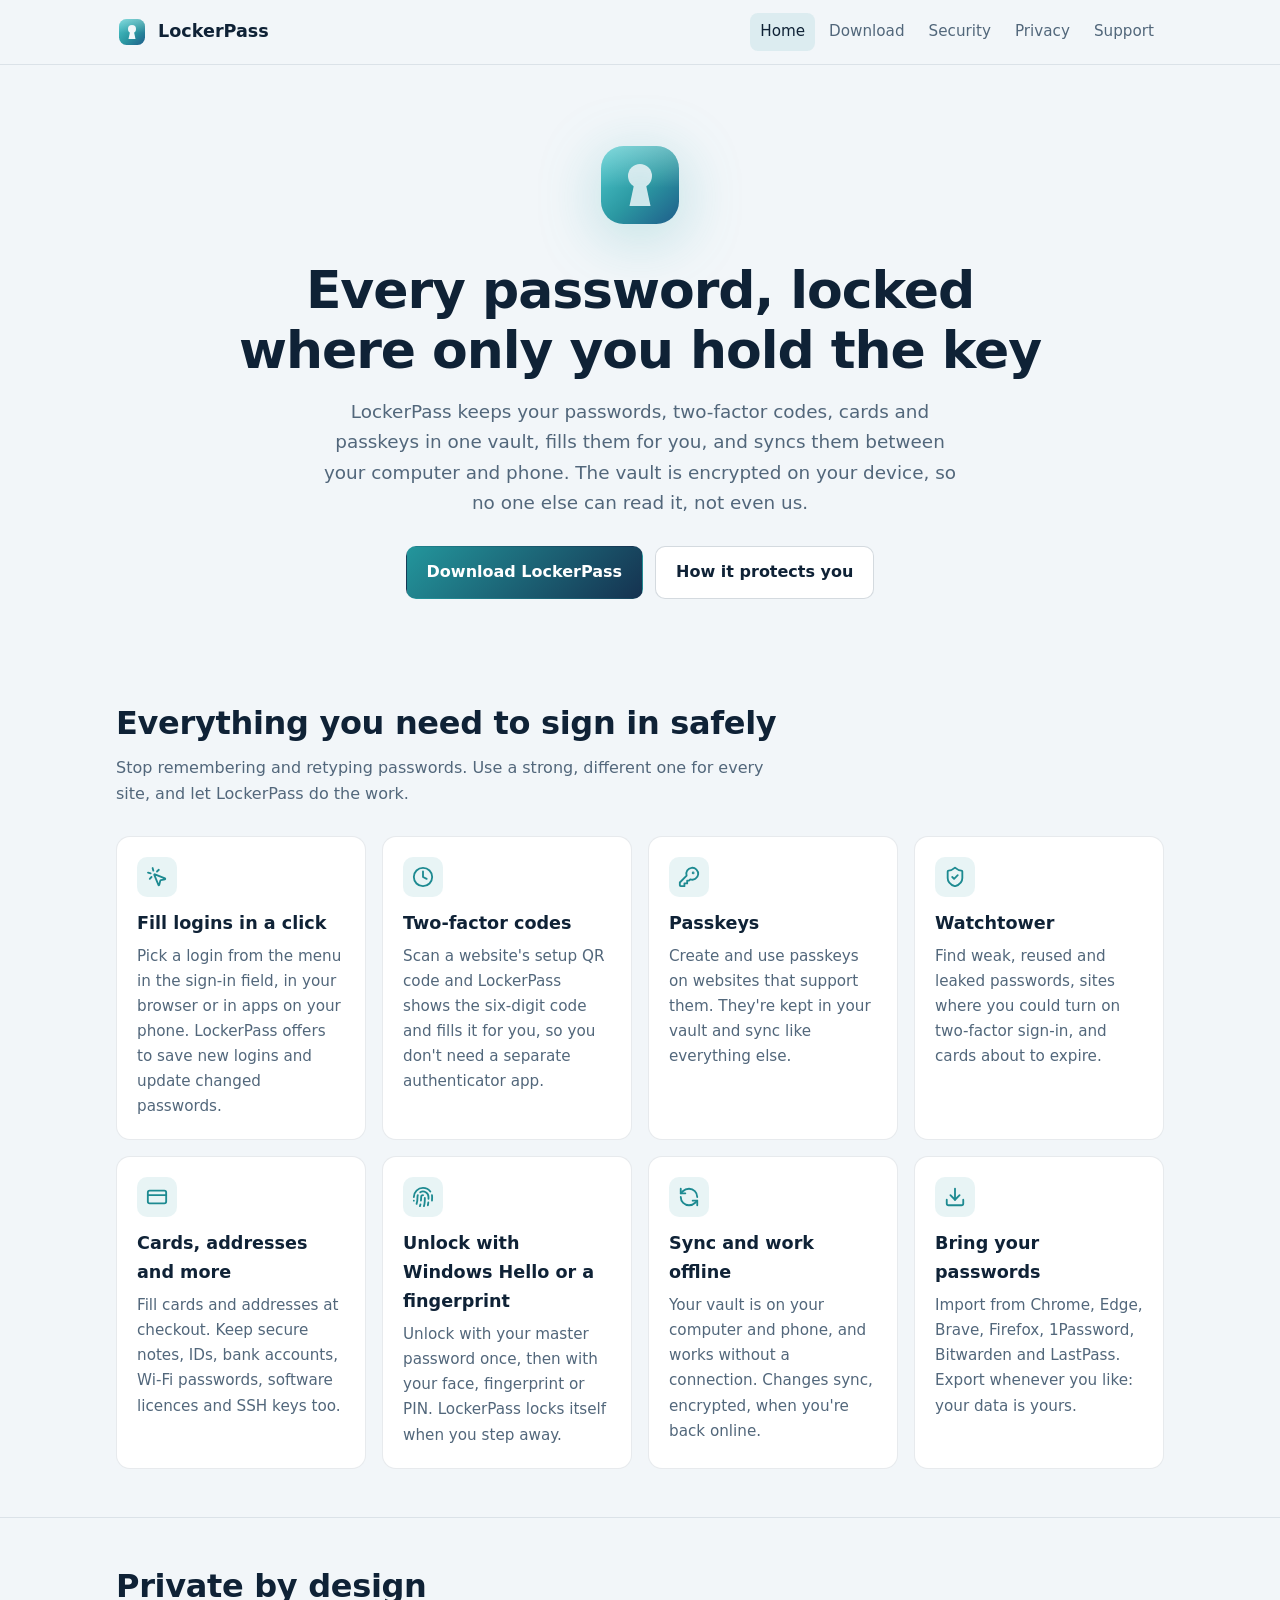
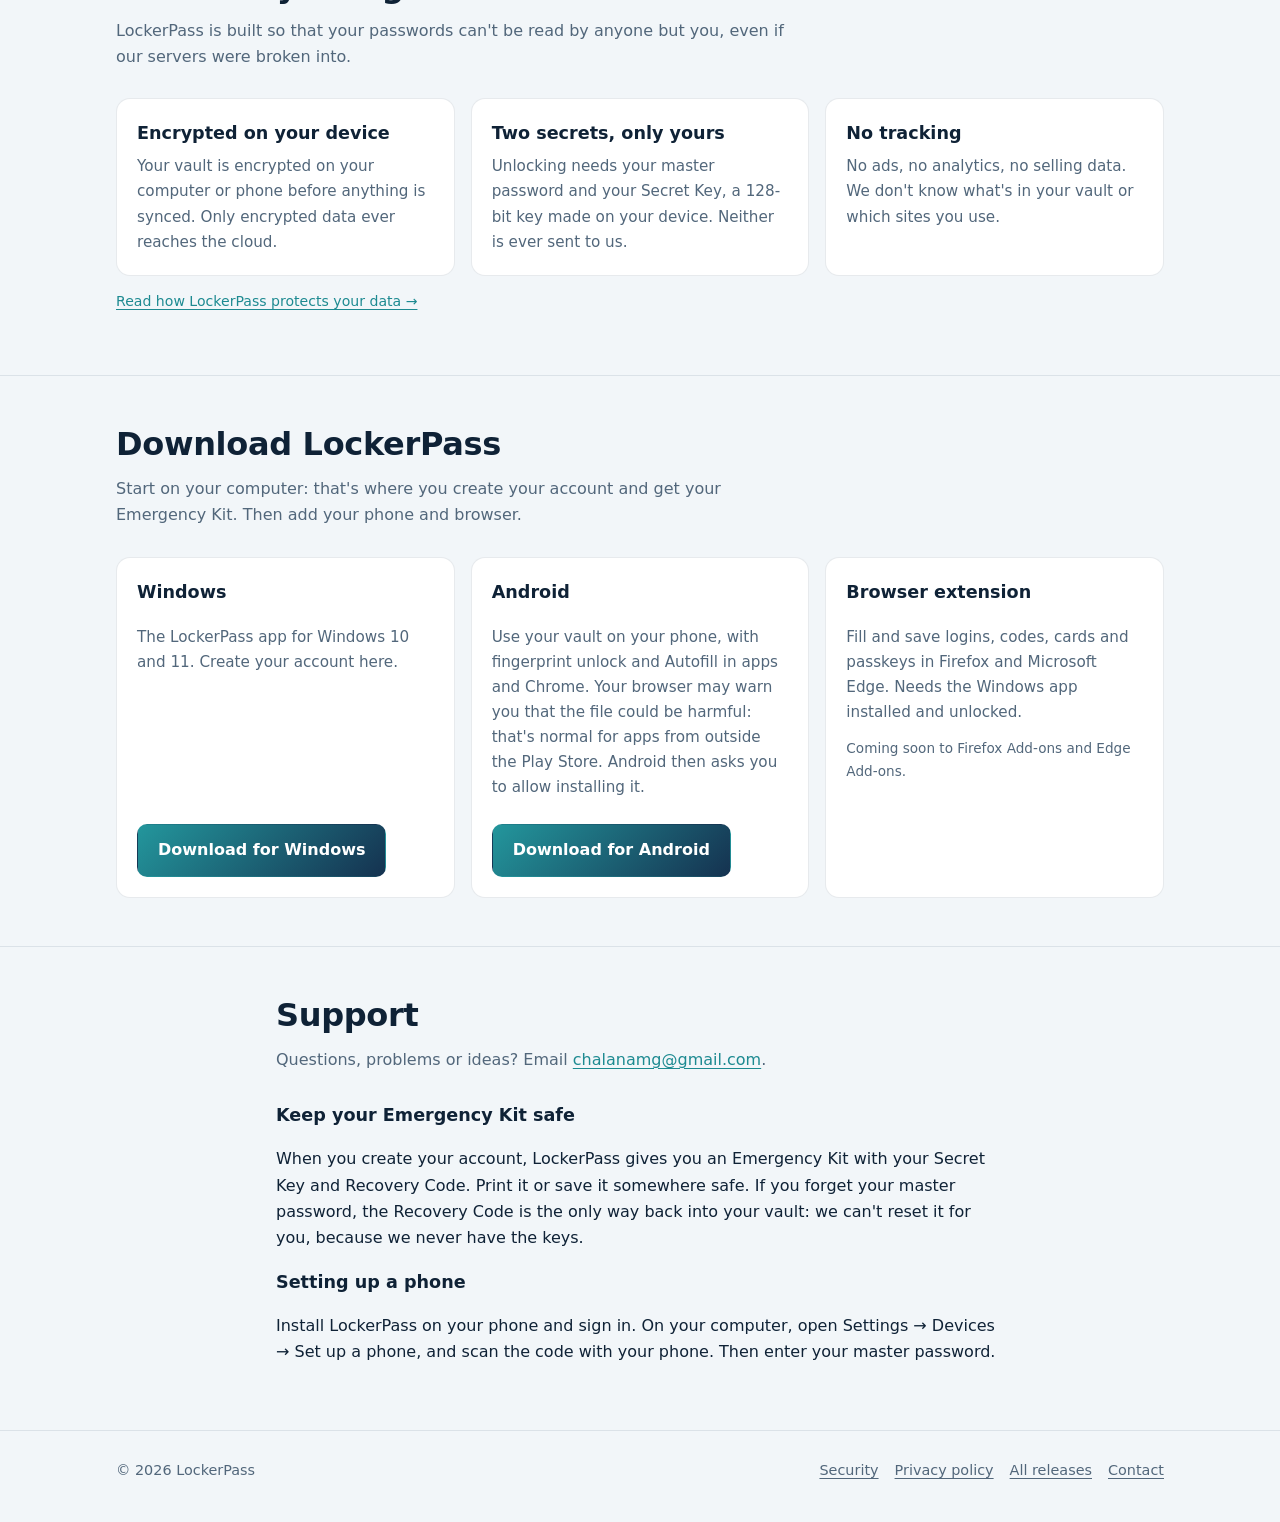
==== docs/index.html @ b8fca22d "Add files via upload" ====
<!doctype html>
<html lang="en">
<head>
  <meta charset="utf-8">
  <meta name="viewport" content="width=device-width, initial-scale=1">
  <title>LockerPass: password manager with end-to-end encryption</title>
  <meta name="description" content="LockerPass is a password manager for Windows and Android. Your vault is encrypted on your device with your master password and Secret Key, so no one else can read it.">
  <!-- Google Search Console: paste the verification tag Google gives you on the next line. -->

  <link rel="canonical" href="https://chalana.github.io/LockerPass-Releases/">
  <link rel="icon" href="favicon.png" type="image/png">
  <link rel="apple-touch-icon" href="icon-512.png">
  <meta property="og:type" content="website">
  <meta property="og:title" content="LockerPass password manager">
  <meta property="og:description" content="Passwords, two-factor codes, cards and passkeys, encrypted on your device. For Windows, Android, Firefox and Edge.">
  <meta property="og:url" content="https://chalana.github.io/LockerPass-Releases/">
  <meta property="og:image" content="https://chalana.github.io/LockerPass-Releases/icon-512.png">
  <link rel="stylesheet" href="style.css">
  <script type="application/ld+json">
  {
    "@context": "https://schema.org",
    "@type": "SoftwareApplication",
    "name": "LockerPass",
    "applicationCategory": "SecurityApplication",
    "operatingSystem": "Windows, Android",
    "description": "A password manager with end-to-end encryption: your vault is encrypted on your device with your master password and Secret Key.",
    "url": "https://chalana.github.io/LockerPass-Releases/",
    "image": "https://chalana.github.io/LockerPass-Releases/icon-512.png"
  }
  </script>
</head>
<body>
  <header class="site-header">
    <div class="wrap">
      <a class="brand" href="./"><img src="logo.svg" alt="" width="32" height="32">LockerPass</a>
      <nav class="site-nav" aria-label="Main">
        <a href="./" aria-current="page">Home</a>
        <a href="#download">Download</a>
        <a href="security.html">Security</a>
        <a href="privacy.html">Privacy</a>
        <a href="#support">Support</a>
      </nav>
    </div>
  </header>

  <main>
    <div class="hero">
      <div class="wrap">
        <img class="logo" src="logo.svg" alt="LockerPass logo" width="96" height="96">
        <h1>Every password, locked<br>where only you hold the key</h1>
        <p class="lead">LockerPass keeps your passwords, two-factor codes, cards and passkeys in one vault, fills them for you, and syncs them between your computer and phone. The vault is encrypted on your device, so no one else can read it, not even us.</p>
        <div class="actions">
          <a class="btn btn-primary" href="#download">Download LockerPass</a>
          <a class="btn" href="security.html">How it protects you</a>
        </div>
      </div>
    </div>

    <section id="features">
      <div class="wrap">
        <h2>Everything you need to sign in safely</h2>
        <p class="section-lead">Stop remembering and retyping passwords. Use a strong, different one for every site, and let LockerPass do the work.</p>
        <div class="grid">
          <div class="card">
            <div class="icon"><svg viewBox="0 0 24 24" fill="none" stroke="currentColor" stroke-width="2" stroke-linecap="round" stroke-linejoin="round" aria-hidden="true"><path d="M14 4.1 12 6"/><path d="m5.1 8-2.9-.8"/><path d="m6 12-1.9 2"/><path d="M7.2 2.2 8 5.1"/><path d="M9.037 9.69a.498.498 0 0 1 .653-.653l11 4.5a.5.5 0 0 1-.074.949l-4.349 1.041a1 1 0 0 0-.74.739l-1.04 4.35a.5.5 0 0 1-.95.074z"/></svg></div>
            <h3>Fill logins in a click</h3>
            <p>Pick a login from the menu in the sign-in field, in your browser or in apps on your phone. LockerPass offers to save new logins and update changed passwords.</p>
          </div>
          <div class="card">
            <div class="icon"><svg viewBox="0 0 24 24" fill="none" stroke="currentColor" stroke-width="2" stroke-linecap="round" stroke-linejoin="round" aria-hidden="true"><circle cx="12" cy="12" r="10"/><polyline points="12 6 12 12 16 14"/></svg></div>
            <h3>Two-factor codes</h3>
            <p>Scan a website's setup QR code and LockerPass shows the six-digit code and fills it for you, so you don't need a separate authenticator app.</p>
          </div>
          <div class="card">
            <div class="icon"><svg viewBox="0 0 24 24" fill="none" stroke="currentColor" stroke-width="2" stroke-linecap="round" stroke-linejoin="round" aria-hidden="true"><path d="M2 18v3c0 .6.4 1 1 1h4v-3h3v-3h2l1.4-1.4a6.5 6.5 0 1 0-4-4Z"/><circle cx="16.5" cy="7.5" r=".5" fill="currentColor"/></svg></div>
            <h3>Passkeys</h3>
            <p>Create and use passkeys on websites that support them. They're kept in your vault and sync like everything else.</p>
          </div>
          <div class="card">
            <div class="icon"><svg viewBox="0 0 24 24" fill="none" stroke="currentColor" stroke-width="2" stroke-linecap="round" stroke-linejoin="round" aria-hidden="true"><path d="M20 13c0 5-3.5 7.5-7.66 8.95a1 1 0 0 1-.67-.01C7.5 20.5 4 18 4 13V6a1 1 0 0 1 1-1c2 0 4.5-1.2 6.24-2.72a1.17 1.17 0 0 1 1.52 0C14.51 3.81 17 5 19 5a1 1 0 0 1 1 1z"/><path d="m9 12 2 2 4-4"/></svg></div>
            <h3>Watchtower</h3>
            <p>Find weak, reused and leaked passwords, sites where you could turn on two-factor sign-in, and cards about to expire.</p>
          </div>
          <div class="card">
            <div class="icon"><svg viewBox="0 0 24 24" fill="none" stroke="currentColor" stroke-width="2" stroke-linecap="round" stroke-linejoin="round" aria-hidden="true"><rect width="20" height="14" x="2" y="5" rx="2"/><line x1="2" x2="22" y1="10" y2="10"/></svg></div>
            <h3>Cards, addresses and more</h3>
            <p>Fill cards and addresses at checkout. Keep secure notes, IDs, bank accounts, Wi-Fi passwords, software licences and SSH keys too.</p>
          </div>
          <div class="card">
            <div class="icon"><svg viewBox="0 0 24 24" fill="none" stroke="currentColor" stroke-width="2" stroke-linecap="round" stroke-linejoin="round" aria-hidden="true"><path d="M2 12C2 6.5 6.5 2 12 2a10 10 0 0 1 8 4"/><path d="M5 19.5C5.5 18 6 15 6 12a6 6 0 0 1 .34-2"/><path d="M17.29 21.02c.12-.6.43-2.3.5-3.02"/><path d="M12 10a2 2 0 0 0-2 2c0 1.02-.1 2.51-.26 4"/><path d="M8.65 22c.21-.66.45-1.32.57-2"/><path d="M14 13.12c0 2.38 0 6.38-1 8.88"/><path d="M2 16h.01"/><path d="M21.8 16c.2-2 .131-5.354 0-6"/><path d="M9 6.8a6 6 0 0 1 9 5.2c0 .47 0 1.17-.02 2"/></svg></div>
            <h3>Unlock with Windows Hello or a fingerprint</h3>
            <p>Unlock with your master password once, then with your face, fingerprint or PIN. LockerPass locks itself when you step away.</p>
          </div>
          <div class="card">
            <div class="icon"><svg viewBox="0 0 24 24" fill="none" stroke="currentColor" stroke-width="2" stroke-linecap="round" stroke-linejoin="round" aria-hidden="true"><path d="M21 12a9 9 0 0 0-9-9 9.75 9.75 0 0 0-6.74 2.74L3 8"/><path d="M3 3v5h5"/><path d="M3 12a9 9 0 0 0 9 9 9.75 9.75 0 0 0 6.74-2.74L21 16"/><path d="M16 16h5v5"/></svg></div>
            <h3>Sync and work offline</h3>
            <p>Your vault is on your computer and phone, and works without a connection. Changes sync, encrypted, when you're back online.</p>
          </div>
          <div class="card">
            <div class="icon"><svg viewBox="0 0 24 24" fill="none" stroke="currentColor" stroke-width="2" stroke-linecap="round" stroke-linejoin="round" aria-hidden="true"><path d="M21 15v4a2 2 0 0 1-2 2H5a2 2 0 0 1-2-2v-4"/><polyline points="7 10 12 15 17 10"/><line x1="12" x2="12" y1="15" y2="3"/></svg></div>
            <h3>Bring your passwords</h3>
            <p>Import from Chrome, Edge, Brave, Firefox, 1Password, Bitwarden and LastPass. Export whenever you like: your data is yours.</p>
          </div>
        </div>
      </div>
    </section>

    <section id="security">
      <div class="wrap">
        <h2>Private by design</h2>
        <p class="section-lead">LockerPass is built so that your passwords can't be read by anyone but you, even if our servers were broken into.</p>
        <div class="grid">
          <div class="card">
            <h3>Encrypted on your device</h3>
            <p>Your vault is encrypted on your computer or phone before anything is synced. Only encrypted data ever reaches the cloud.</p>
          </div>
          <div class="card">
            <h3>Two secrets, only yours</h3>
            <p>Unlocking needs your master password and your Secret Key, a 128-bit key made on your device. Neither is ever sent to us.</p>
          </div>
          <div class="card">
            <h3>No tracking</h3>
            <p>No ads, no analytics, no selling data. We don't know what's in your vault or which sites you use.</p>
          </div>
        </div>
        <p class="note" style="text-align:left"><a href="security.html">Read how LockerPass protects your data →</a></p>
      </div>
    </section>

    <section id="download">
      <div class="wrap">
        <h2>Download LockerPass</h2>
        <p class="section-lead">Start on your computer: that's where you create your account and get your Emergency Kit. Then add your phone and browser.</p>
        <div class="grid">
          <div class="card platform">
            <h3>Windows</h3>
            <p>The LockerPass app for Windows 10 and 11. Create your account here.</p>
            <span class="status" data-version="windows"></span>
            <a class="btn btn-primary" id="download-windows" href="https://github.com/Chalana/LockerPass-Releases/releases/latest">Download for Windows</a>
          </div>
          <div class="card platform">
            <h3>Android</h3>
            <p>Use your vault on your phone, with fingerprint unlock and Autofill in apps and Chrome. Your browser may warn you that the file could be harmful: that's normal for apps from outside the Play Store. Android then asks you to allow installing it.</p>
            <span class="status" data-version="android"></span>
            <a class="btn btn-primary" id="download-android" href="https://github.com/Chalana/LockerPass-Releases/releases">Download for Android</a>
          </div>
          <div class="card platform">
            <h3>Browser extension</h3>
            <p>Fill and save logins, codes, cards and passkeys in Firefox and Microsoft Edge. Needs the Windows app installed and unlocked.</p>
            <span class="status">Coming soon to Firefox Add-ons and Edge Add-ons.</span>
            <!-- When the stores approve the extension, replace the status line above with:
            <a class="btn" href="FIREFOX_LISTING_URL">Get it for Firefox</a>
            <a class="btn" href="EDGE_LISTING_URL">Get it for Edge</a> -->
          </div>
        </div>
      </div>
    </section>

    <section id="support">
      <div class="wrap narrow">
        <h2>Support</h2>
        <p class="section-lead">Questions, problems or ideas? Email <a href="mailto:chalanamg@gmail.com">chalanamg@gmail.com</a>.</p>
        <h3>Keep your Emergency Kit safe</h3>
        <p>When you create your account, LockerPass gives you an Emergency Kit with your Secret Key and Recovery Code. Print it or save it somewhere safe. If you forget your master password, the Recovery Code is the only way back into your vault: we can't reset it for you, because we never have the keys.</p>
        <h3>Setting up a phone</h3>
        <p>Install LockerPass on your phone and sign in. On your computer, open Settings → Devices → Set up a phone, and scan the code with your phone. Then enter your master password.</p>
      </div>
    </section>
  </main>

  <footer class="site-footer">
    <div class="wrap">
      <span>© 2026 LockerPass</span>
      <nav aria-label="Footer">
        <a href="security.html">Security</a>
        <a href="privacy.html">Privacy policy</a>
        <a href="https://github.com/Chalana/LockerPass-Releases/releases">All releases</a>
        <a href="mailto:chalanamg@gmail.com">Contact</a>
      </nav>
    </div>
  </footer>

  <script>
    // Point the download buttons straight at the newest files. If GitHub can't be reached, they
    // keep linking to the releases pages.
    (async () => {
      const show = (platform, version) => {
        const el = document.querySelector(`[data-version="${platform}"]`);
        if (el) el.textContent = `Version ${version}`;
      };
      try {
        const res = await fetch("https://api.github.com/repos/Chalana/LockerPass-Releases/releases/latest");
        if (res.ok) {
          const release = await res.json();
          const setup = release.assets.find((a) => a.name.endsWith("-setup.exe"));
          if (setup) {
            document.getElementById("download-windows").href = setup.browser_download_url;
            show("windows", release.tag_name.replace(/^v/, ""));
          }
        }
      } catch {}
      try {
        const res = await fetch("https://raw.githubusercontent.com/Chalana/LockerPass-Releases/main/android.json");
        if (res.ok) {
          const android = await res.json();
          if (android.url) {
            document.getElementById("download-android").href = android.url;
            show("android", android.version);
          }
        }
      } catch {}
    })();
  </script>
</body>
</html>
---- docs/style.css ----
/* LockerPass website. Colours follow the app's design tokens (packages/ui/src/theme.css). */

:root {
  --bg: #08111d;
  --surface: #0d1826;
  --surface-2: #122031;
  --line: rgb(160 200 230 / 0.1);
  --line-strong: rgb(160 200 230 / 0.18);
  --fg: #e8f0f6;
  --muted: #92a6b8;
  --accent: #3fbac0;
  --accent-soft: rgb(63 186 192 / 0.14);
  --brand-from: #2fa6ac;
  --brand-to: #1b6c7d;
  --shadow: 0 24px 60px -12px rgb(0 0 0 / 0.6);
  color-scheme: dark;
}

@media (prefers-color-scheme: light) {
  :root {
    --bg: #f2f6f9;
    --surface: #ffffff;
    --surface-2: #f6f9fb;
    --line: rgb(21 50 80 / 0.1);
    --line-strong: rgb(21 50 80 / 0.18);
    --fg: #0f2236;
    --muted: #52677b;
    --accent: #1d8a91;
    --accent-soft: rgb(35 150 156 / 0.1);
    --brand-from: #23969c;
    --brand-to: #153250;
    --shadow: 0 24px 60px -16px rgb(21 50 80 / 0.2);
    color-scheme: light;
  }
}

* { box-sizing: border-box; }

html { -webkit-text-size-adjust: 100%; scroll-behavior: smooth; }

body {
  margin: 0;
  background: var(--bg);
  color: var(--fg);
  font: 16px/1.65 "Inter", ui-sans-serif, system-ui, "Segoe UI", sans-serif;
}

a { color: var(--accent); text-decoration-thickness: 1px; text-underline-offset: 3px; }
a:hover { text-decoration-thickness: 2px; }
img { max-width: 100%; height: auto; }
code { font: 0.92em ui-monospace, "Cascadia Code", Consolas, monospace; background: var(--surface-2); border: 1px solid var(--line); border-radius: 6px; padding: 0.1em 0.35em; }

.wrap { max-width: 1080px; margin: 0 auto; padding: 0 16px; }
.narrow { max-width: 760px; }

/* Header */
.site-header { position: sticky; top: 0; z-index: 10; background: color-mix(in srgb, var(--bg) 88%, transparent); backdrop-filter: blur(10px); border-bottom: 1px solid var(--line); }
.site-header .wrap { display: flex; align-items: center; justify-content: space-between; gap: 16px; height: 64px; }
.brand { display: flex; align-items: center; gap: 10px; color: var(--fg); text-decoration: none; font-weight: 700; font-size: 1.1rem; }
.brand img { width: 32px; height: 32px; }
.site-nav { display: flex; gap: 4px; flex-wrap: wrap; }
.site-nav a { color: var(--muted); text-decoration: none; padding: 6px 10px; border-radius: 8px; font-size: 0.95rem; }
.site-nav a:hover, .site-nav a[aria-current="page"] { color: var(--fg); background: var(--accent-soft); }

/* Buttons */
.btn { display: inline-flex; align-items: center; gap: 8px; padding: 12px 20px; border-radius: 10px; font-weight: 600; text-decoration: none; border: 1px solid var(--line-strong); color: var(--fg); background: var(--surface); }
.btn:hover { border-color: var(--accent); }
.btn-primary { background: linear-gradient(135deg, var(--brand-from), var(--brand-to)); color: #fff; border-color: transparent; }
.btn-primary:hover { filter: brightness(1.08); border-color: transparent; }
.btn small { font-weight: 400; opacity: 0.8; }

/* Hero */
.hero { padding: 72px 0 56px; text-align: center; }
.hero img.logo { width: 96px; height: 96px; filter: drop-shadow(0 12px 30px rgb(47 166 172 / 0.35)); }
.hero h1 { font-size: clamp(2rem, 6vw, 3.25rem); line-height: 1.15; margin: 20px 0 16px; letter-spacing: -0.02em; }
.hero p.lead { font-size: 1.15rem; color: var(--muted); max-width: 640px; margin: 0 auto 28px; }
.actions { display: flex; gap: 12px; justify-content: center; flex-wrap: wrap; }
.note { color: var(--muted); font-size: 0.88rem; margin-top: 14px; }

/* Sections */
section { padding: 48px 0; }
section + section { border-top: 1px solid var(--line); }
h2 { font-size: clamp(1.5rem, 4vw, 2rem); line-height: 1.25; margin: 0 0 12px; letter-spacing: -0.01em; }
h3 { font-size: 1.1rem; margin: 0 0 6px; }
.section-lead { color: var(--muted); margin: 0 0 28px; max-width: 680px; }

.grid { display: grid; grid-template-columns: repeat(auto-fit, minmax(240px, 1fr)); gap: 16px; }
.card { background: var(--surface); border: 1px solid var(--line); border-radius: 14px; padding: 20px; }
.card p { margin: 0; color: var(--muted); font-size: 0.95rem; }
.card .icon { width: 40px; height: 40px; border-radius: 10px; display: grid; place-items: center; background: var(--accent-soft); color: var(--accent); margin-bottom: 12px; }
.card .icon svg { width: 22px; height: 22px; }

.platform { display: flex; flex-direction: column; gap: 12px; }
.platform .btn { align-self: flex-start; margin-top: auto; }
.platform .status { font-size: 0.85rem; color: var(--muted); }

/* Prose pages */
.page { padding: 48px 0 64px; }
.page h1 { font-size: clamp(1.9rem, 5vw, 2.6rem); line-height: 1.2; margin: 0 0 8px; letter-spacing: -0.02em; }
.page .updated { color: var(--muted); margin: 0 0 32px; }
.page h2 { margin-top: 40px; font-size: 1.45rem; }
.page h3 { margin-top: 24px; }
.page p, .page li { color: color-mix(in srgb, var(--fg) 88%, var(--muted)); }
.page ul { padding-left: 1.2em; }
.page li { margin: 6px 0; }
.callout { background: var(--accent-soft); border: 1px solid var(--line-strong); border-radius: 12px; padding: 16px 18px; margin: 24px 0; }
.callout p { margin: 0; }
.diagram { background: var(--surface); border: 1px solid var(--line); border-radius: 14px; padding: 20px; margin: 24px 0; overflow-x: auto; }
.diagram svg { display: block; width: 100%; min-width: 520px; height: auto; }
.toc { background: var(--surface); border: 1px solid var(--line); border-radius: 12px; padding: 14px 18px; margin: 0 0 24px; }
.toc ul { margin: 6px 0 0; }

/* Footer */
.site-footer { border-top: 1px solid var(--line); padding: 28px 0 40px; color: var(--muted); font-size: 0.9rem; }
.site-footer .wrap { display: flex; justify-content: space-between; gap: 16px; flex-wrap: wrap; }
.site-footer nav { display: flex; gap: 16px; flex-wrap: wrap; }
.site-footer a { color: var(--muted); }

@media (max-width: 560px) {
  .site-header .wrap { height: auto; padding-top: 10px; padding-bottom: 10px; flex-direction: column; align-items: flex-start; gap: 6px; }
  .site-nav { margin-left: -10px; }
  .hero { padding-top: 48px; }
}
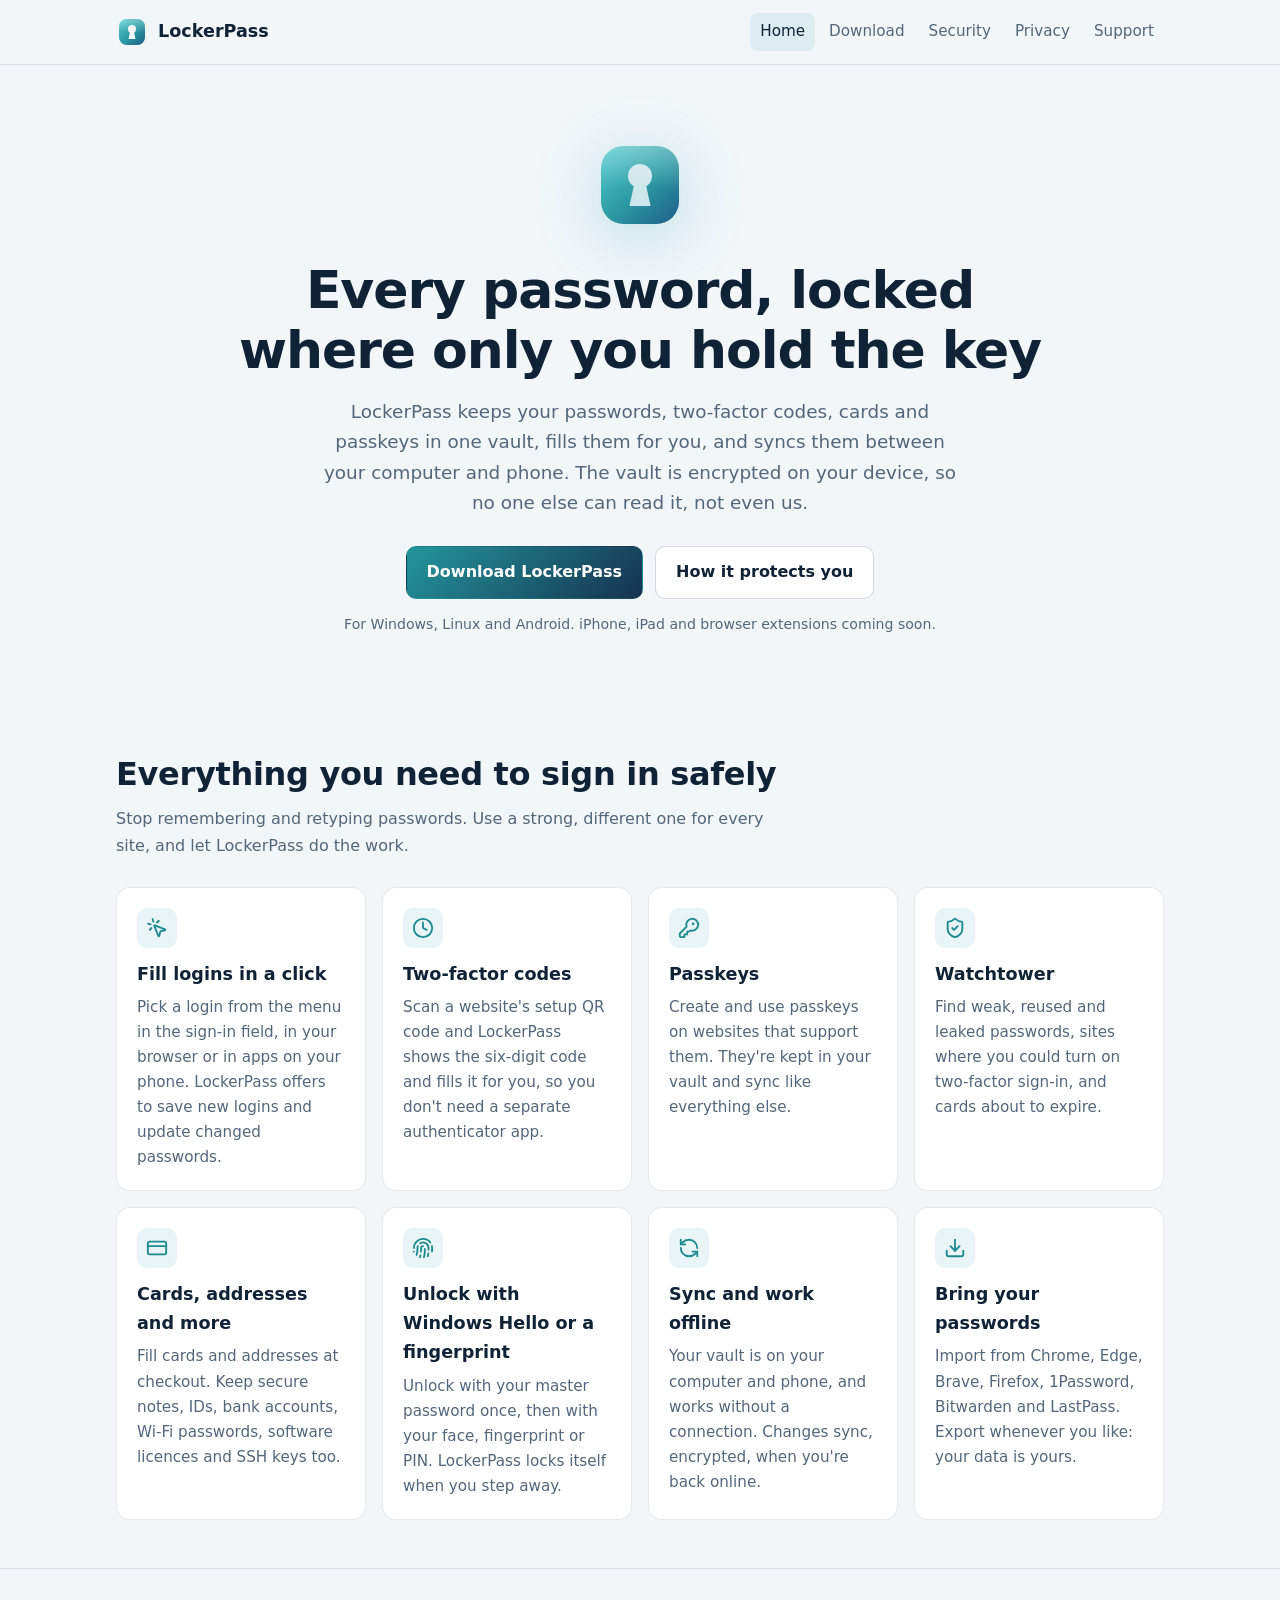
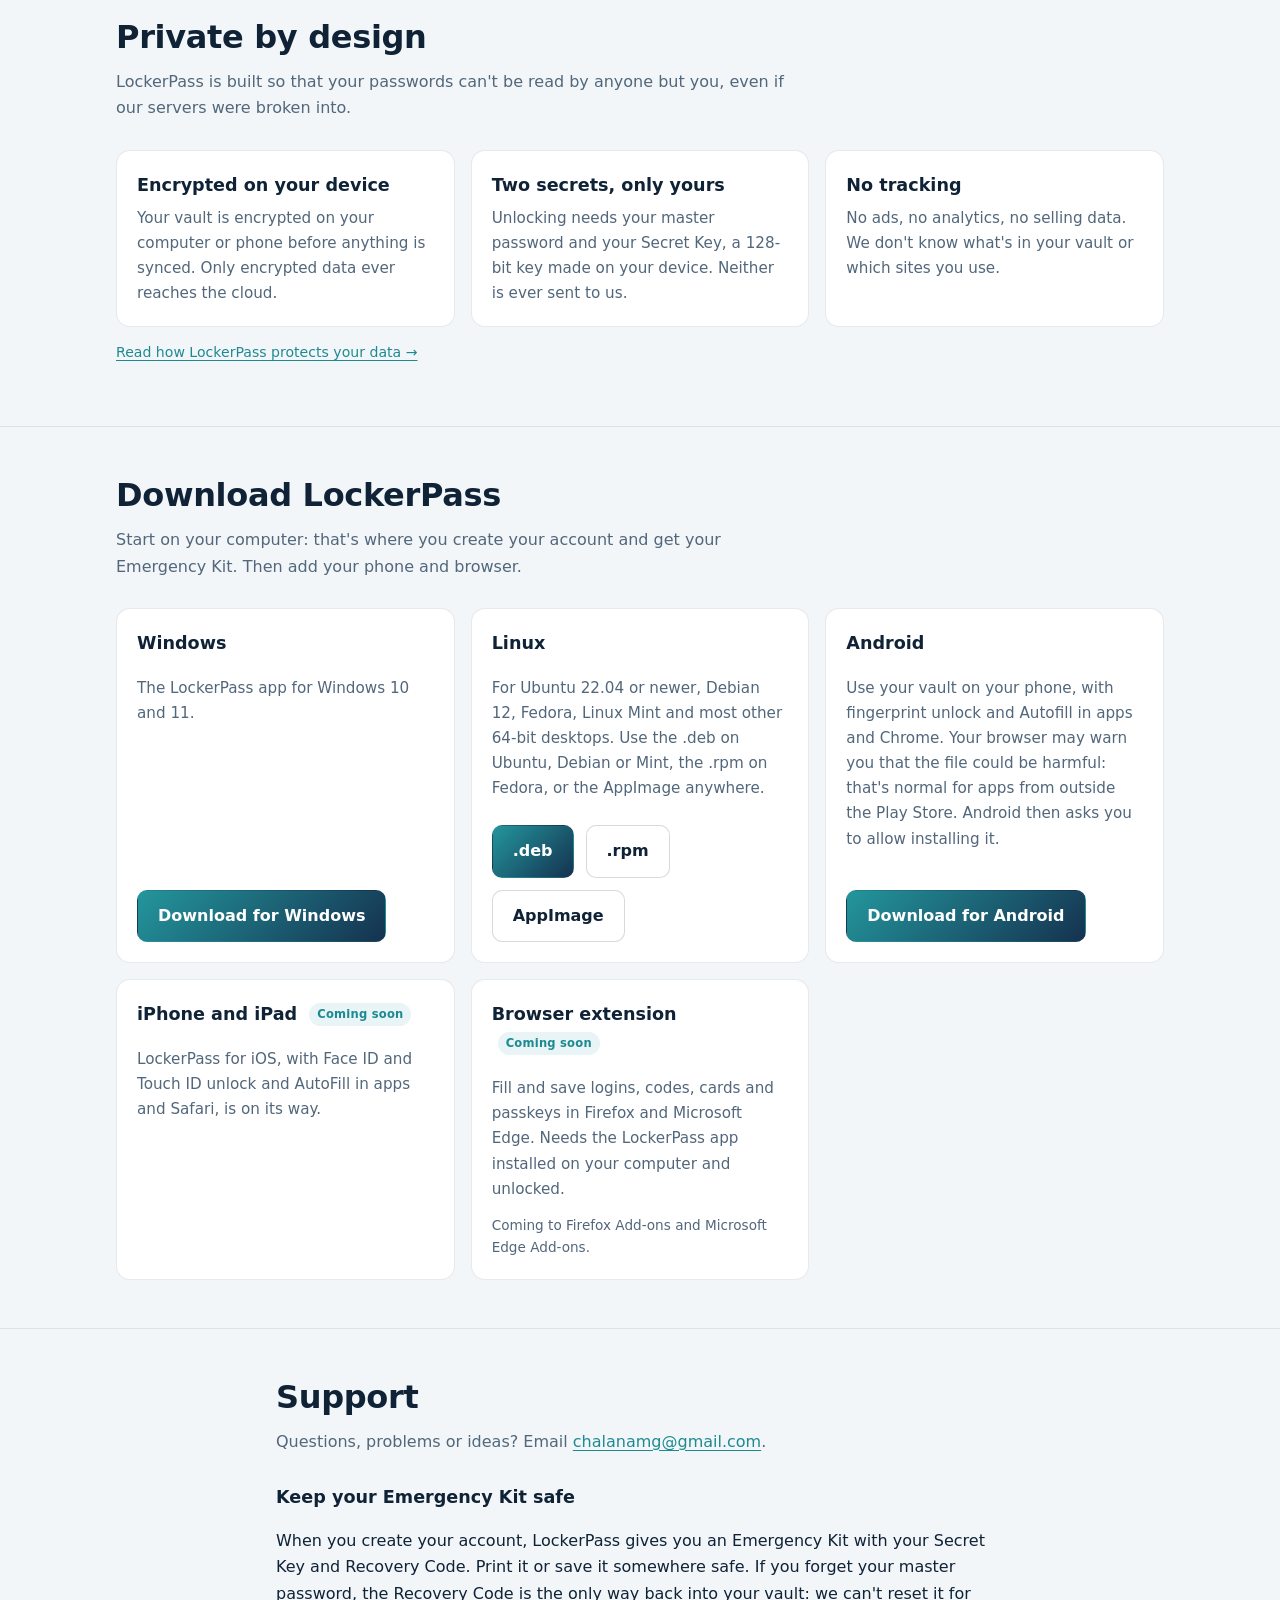
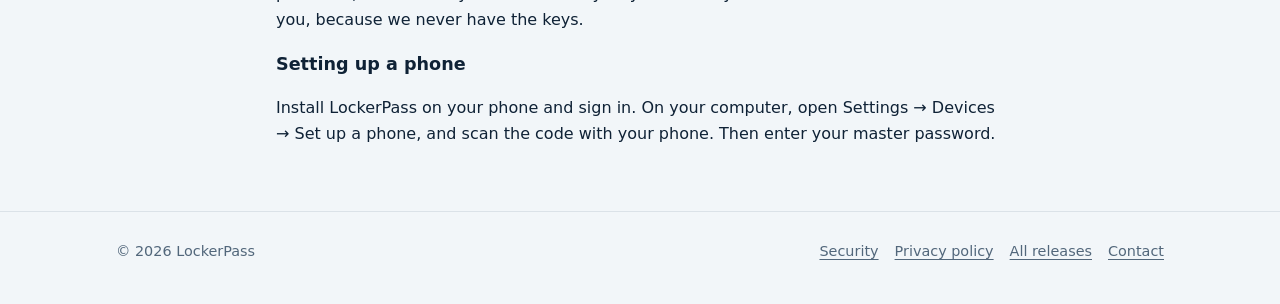
==== commit 3b807b8e: "Add files via upload" ====
--- a/docs/index.html
+++ b/docs/index.html
@@ -4,7 +4,7 @@
   <meta charset="utf-8">
   <meta name="viewport" content="width=device-width, initial-scale=1">
   <title>LockerPass: password manager with end-to-end encryption</title>
-  <meta name="description" content="LockerPass is a password manager for Windows and Android. Your vault is encrypted on your device with your master password and Secret Key, so no one else can read it.">
+  <meta name="description" content="LockerPass is a password manager for Windows, Linux and Android. Your vault is encrypted on your device with your master password and Secret Key, so no one else can read it.">
   <!-- Google Search Console: paste the verification tag Google gives you on the next line. -->
 
   <link rel="canonical" href="https://chalana.github.io/LockerPass-Releases/">
@@ -12,7 +12,7 @@
   <link rel="apple-touch-icon" href="icon-512.png">
   <meta property="og:type" content="website">
   <meta property="og:title" content="LockerPass password manager">
-  <meta property="og:description" content="Passwords, two-factor codes, cards and passkeys, encrypted on your device. For Windows, Android, Firefox and Edge.">
+  <meta property="og:description" content="Passwords, two-factor codes, cards and passkeys, encrypted on your device. For Windows, Linux and Android; iOS and browser extensions coming soon.">
   <meta property="og:url" content="https://chalana.github.io/LockerPass-Releases/">
   <meta property="og:image" content="https://chalana.github.io/LockerPass-Releases/icon-512.png">
   <link rel="stylesheet" href="style.css">
@@ -22,7 +22,7 @@
     "@type": "SoftwareApplication",
     "name": "LockerPass",
     "applicationCategory": "SecurityApplication",
-    "operatingSystem": "Windows, Android",
+    "operatingSystem": "Windows, Linux, Android",
     "description": "A password manager with end-to-end encryption: your vault is encrypted on your device with your master password and Secret Key.",
     "url": "https://chalana.github.io/LockerPass-Releases/",
     "image": "https://chalana.github.io/LockerPass-Releases/icon-512.png"
@@ -53,6 +53,7 @@
           <a class="btn btn-primary" href="#download">Download LockerPass</a>
           <a class="btn" href="security.html">How it protects you</a>
         </div>
+        <p class="note">For Windows, Linux and Android. iPhone, iPad and browser extensions coming soon.</p>
       </div>
     </div>
 
@@ -131,12 +132,22 @@
       <div class="wrap">
         <h2>Download LockerPass</h2>
         <p class="section-lead">Start on your computer: that's where you create your account and get your Emergency Kit. Then add your phone and browser.</p>
-        <div class="grid">
+        <div class="grid downloads">
           <div class="card platform">
             <h3>Windows</h3>
-            <p>The LockerPass app for Windows 10 and 11. Create your account here.</p>
+            <p>The LockerPass app for Windows 10 and 11.</p>
             <span class="status" data-version="windows"></span>
             <a class="btn btn-primary" id="download-windows" href="https://github.com/Chalana/LockerPass-Releases/releases/latest">Download for Windows</a>
+          </div>
+          <div class="card platform">
+            <h3>Linux</h3>
+            <p>For Ubuntu 22.04 or newer, Debian 12, Fedora, Linux Mint and most other 64-bit desktops. Use the .deb on Ubuntu, Debian or Mint, the .rpm on Fedora, or the AppImage anywhere.</p>
+            <span class="status" data-version="linux"></span>
+            <div class="actions" style="justify-content:flex-start;margin-top:auto">
+              <a class="btn btn-primary" id="download-deb" href="https://github.com/Chalana/LockerPass-Releases/releases/latest">.deb</a>
+              <a class="btn" id="download-rpm" href="https://github.com/Chalana/LockerPass-Releases/releases/latest">.rpm</a>
+              <a class="btn" id="download-appimage" href="https://github.com/Chalana/LockerPass-Releases/releases/latest">AppImage</a>
+            </div>
           </div>
           <div class="card platform">
             <h3>Android</h3>
@@ -145,10 +156,14 @@
             <a class="btn btn-primary" id="download-android" href="https://github.com/Chalana/LockerPass-Releases/releases">Download for Android</a>
           </div>
           <div class="card platform">
-            <h3>Browser extension</h3>
-            <p>Fill and save logins, codes, cards and passkeys in Firefox and Microsoft Edge. Needs the Windows app installed and unlocked.</p>
-            <span class="status">Coming soon to Firefox Add-ons and Edge Add-ons.</span>
-            <!-- When the stores approve the extension, replace the status line above with:
+            <h3>iPhone and iPad <span class="soon">Coming soon</span></h3>
+            <p>LockerPass for iOS, with Face ID and Touch ID unlock and AutoFill in apps and Safari, is on its way.</p>
+          </div>
+          <div class="card platform">
+            <h3>Browser extension <span class="soon">Coming soon</span></h3>
+            <p>Fill and save logins, codes, cards and passkeys in Firefox and Microsoft Edge. Needs the LockerPass app installed on your computer and unlocked.</p>
+            <span class="status">Coming to Firefox Add-ons and Microsoft Edge Add-ons.</span>
+            <!-- When the stores approve the extension, remove the "Coming soon" badge and replace the status line above with:
             <a class="btn" href="FIREFOX_LISTING_URL">Get it for Firefox</a>
             <a class="btn" href="EDGE_LISTING_URL">Get it for Edge</a> -->
           </div>
@@ -192,11 +207,15 @@
         const res = await fetch("https://api.github.com/repos/Chalana/LockerPass-Releases/releases/latest");
         if (res.ok) {
           const release = await res.json();
-          const setup = release.assets.find((a) => a.name.endsWith("-setup.exe"));
-          if (setup) {
-            document.getElementById("download-windows").href = setup.browser_download_url;
-            show("windows", release.tag_name.replace(/^v/, ""));
-          }
+          const version = release.tag_name.replace(/^v/, "");
+          const link = (id, ending) => {
+            const asset = release.assets.find((a) => a.name.endsWith(ending));
+            if (asset) document.getElementById(id).href = asset.browser_download_url;
+            return Boolean(asset);
+          };
+          if (link("download-windows", "-setup.exe")) show("windows", version);
+          const linux = [link("download-deb", ".deb"), link("download-rpm", ".rpm"), link("download-appimage", ".AppImage")];
+          if (linux.some(Boolean)) show("linux", version);
         }
       } catch {}
       try {
--- a/docs/style.css
+++ b/docs/style.css
@@ -1,123 +1,125 @@
-/* LockerPass website. Colours follow the app's design tokens (packages/ui/src/theme.css). */
-
-:root {
-  --bg: #08111d;
-  --surface: #0d1826;
-  --surface-2: #122031;
-  --line: rgb(160 200 230 / 0.1);
-  --line-strong: rgb(160 200 230 / 0.18);
-  --fg: #e8f0f6;
-  --muted: #92a6b8;
-  --accent: #3fbac0;
-  --accent-soft: rgb(63 186 192 / 0.14);
-  --brand-from: #2fa6ac;
-  --brand-to: #1b6c7d;
-  --shadow: 0 24px 60px -12px rgb(0 0 0 / 0.6);
-  color-scheme: dark;
-}
-
-@media (prefers-color-scheme: light) {
-  :root {
-    --bg: #f2f6f9;
-    --surface: #ffffff;
-    --surface-2: #f6f9fb;
-    --line: rgb(21 50 80 / 0.1);
-    --line-strong: rgb(21 50 80 / 0.18);
-    --fg: #0f2236;
-    --muted: #52677b;
-    --accent: #1d8a91;
-    --accent-soft: rgb(35 150 156 / 0.1);
-    --brand-from: #23969c;
-    --brand-to: #153250;
-    --shadow: 0 24px 60px -16px rgb(21 50 80 / 0.2);
-    color-scheme: light;
-  }
-}
-
-* { box-sizing: border-box; }
-
-html { -webkit-text-size-adjust: 100%; scroll-behavior: smooth; }
-
-body {
-  margin: 0;
-  background: var(--bg);
-  color: var(--fg);
-  font: 16px/1.65 "Inter", ui-sans-serif, system-ui, "Segoe UI", sans-serif;
-}
-
-a { color: var(--accent); text-decoration-thickness: 1px; text-underline-offset: 3px; }
-a:hover { text-decoration-thickness: 2px; }
-img { max-width: 100%; height: auto; }
-code { font: 0.92em ui-monospace, "Cascadia Code", Consolas, monospace; background: var(--surface-2); border: 1px solid var(--line); border-radius: 6px; padding: 0.1em 0.35em; }
-
-.wrap { max-width: 1080px; margin: 0 auto; padding: 0 16px; }
-.narrow { max-width: 760px; }
-
-/* Header */
-.site-header { position: sticky; top: 0; z-index: 10; background: color-mix(in srgb, var(--bg) 88%, transparent); backdrop-filter: blur(10px); border-bottom: 1px solid var(--line); }
-.site-header .wrap { display: flex; align-items: center; justify-content: space-between; gap: 16px; height: 64px; }
-.brand { display: flex; align-items: center; gap: 10px; color: var(--fg); text-decoration: none; font-weight: 700; font-size: 1.1rem; }
-.brand img { width: 32px; height: 32px; }
-.site-nav { display: flex; gap: 4px; flex-wrap: wrap; }
-.site-nav a { color: var(--muted); text-decoration: none; padding: 6px 10px; border-radius: 8px; font-size: 0.95rem; }
-.site-nav a:hover, .site-nav a[aria-current="page"] { color: var(--fg); background: var(--accent-soft); }
-
-/* Buttons */
-.btn { display: inline-flex; align-items: center; gap: 8px; padding: 12px 20px; border-radius: 10px; font-weight: 600; text-decoration: none; border: 1px solid var(--line-strong); color: var(--fg); background: var(--surface); }
-.btn:hover { border-color: var(--accent); }
-.btn-primary { background: linear-gradient(135deg, var(--brand-from), var(--brand-to)); color: #fff; border-color: transparent; }
-.btn-primary:hover { filter: brightness(1.08); border-color: transparent; }
-.btn small { font-weight: 400; opacity: 0.8; }
-
-/* Hero */
-.hero { padding: 72px 0 56px; text-align: center; }
-.hero img.logo { width: 96px; height: 96px; filter: drop-shadow(0 12px 30px rgb(47 166 172 / 0.35)); }
-.hero h1 { font-size: clamp(2rem, 6vw, 3.25rem); line-height: 1.15; margin: 20px 0 16px; letter-spacing: -0.02em; }
-.hero p.lead { font-size: 1.15rem; color: var(--muted); max-width: 640px; margin: 0 auto 28px; }
-.actions { display: flex; gap: 12px; justify-content: center; flex-wrap: wrap; }
-.note { color: var(--muted); font-size: 0.88rem; margin-top: 14px; }
-
-/* Sections */
-section { padding: 48px 0; }
-section + section { border-top: 1px solid var(--line); }
-h2 { font-size: clamp(1.5rem, 4vw, 2rem); line-height: 1.25; margin: 0 0 12px; letter-spacing: -0.01em; }
-h3 { font-size: 1.1rem; margin: 0 0 6px; }
-.section-lead { color: var(--muted); margin: 0 0 28px; max-width: 680px; }
-
-.grid { display: grid; grid-template-columns: repeat(auto-fit, minmax(240px, 1fr)); gap: 16px; }
-.card { background: var(--surface); border: 1px solid var(--line); border-radius: 14px; padding: 20px; }
-.card p { margin: 0; color: var(--muted); font-size: 0.95rem; }
-.card .icon { width: 40px; height: 40px; border-radius: 10px; display: grid; place-items: center; background: var(--accent-soft); color: var(--accent); margin-bottom: 12px; }
-.card .icon svg { width: 22px; height: 22px; }
-
-.platform { display: flex; flex-direction: column; gap: 12px; }
-.platform .btn { align-self: flex-start; margin-top: auto; }
-.platform .status { font-size: 0.85rem; color: var(--muted); }
-
-/* Prose pages */
-.page { padding: 48px 0 64px; }
-.page h1 { font-size: clamp(1.9rem, 5vw, 2.6rem); line-height: 1.2; margin: 0 0 8px; letter-spacing: -0.02em; }
-.page .updated { color: var(--muted); margin: 0 0 32px; }
-.page h2 { margin-top: 40px; font-size: 1.45rem; }
-.page h3 { margin-top: 24px; }
-.page p, .page li { color: color-mix(in srgb, var(--fg) 88%, var(--muted)); }
-.page ul { padding-left: 1.2em; }
-.page li { margin: 6px 0; }
-.callout { background: var(--accent-soft); border: 1px solid var(--line-strong); border-radius: 12px; padding: 16px 18px; margin: 24px 0; }
-.callout p { margin: 0; }
-.diagram { background: var(--surface); border: 1px solid var(--line); border-radius: 14px; padding: 20px; margin: 24px 0; overflow-x: auto; }
-.diagram svg { display: block; width: 100%; min-width: 520px; height: auto; }
-.toc { background: var(--surface); border: 1px solid var(--line); border-radius: 12px; padding: 14px 18px; margin: 0 0 24px; }
-.toc ul { margin: 6px 0 0; }
-
-/* Footer */
-.site-footer { border-top: 1px solid var(--line); padding: 28px 0 40px; color: var(--muted); font-size: 0.9rem; }
-.site-footer .wrap { display: flex; justify-content: space-between; gap: 16px; flex-wrap: wrap; }
-.site-footer nav { display: flex; gap: 16px; flex-wrap: wrap; }
-.site-footer a { color: var(--muted); }
-
-@media (max-width: 560px) {
-  .site-header .wrap { height: auto; padding-top: 10px; padding-bottom: 10px; flex-direction: column; align-items: flex-start; gap: 6px; }
-  .site-nav { margin-left: -10px; }
-  .hero { padding-top: 48px; }
-}
+/* LockerPass website. Colours follow the app's design tokens (packages/ui/src/theme.css). */
+
+:root {
+  --bg: #08111d;
+  --surface: #0d1826;
+  --surface-2: #122031;
+  --line: rgb(160 200 230 / 0.1);
+  --line-strong: rgb(160 200 230 / 0.18);
+  --fg: #e8f0f6;
+  --muted: #92a6b8;
+  --accent: #3fbac0;
+  --accent-soft: rgb(63 186 192 / 0.14);
+  --brand-from: #2fa6ac;
+  --brand-to: #1b6c7d;
+  --shadow: 0 24px 60px -12px rgb(0 0 0 / 0.6);
+  color-scheme: dark;
+}
+
+@media (prefers-color-scheme: light) {
+  :root {
+    --bg: #f2f6f9;
+    --surface: #ffffff;
+    --surface-2: #f6f9fb;
+    --line: rgb(21 50 80 / 0.1);
+    --line-strong: rgb(21 50 80 / 0.18);
+    --fg: #0f2236;
+    --muted: #52677b;
+    --accent: #1d8a91;
+    --accent-soft: rgb(35 150 156 / 0.1);
+    --brand-from: #23969c;
+    --brand-to: #153250;
+    --shadow: 0 24px 60px -16px rgb(21 50 80 / 0.2);
+    color-scheme: light;
+  }
+}
+
+* { box-sizing: border-box; }
+
+html { -webkit-text-size-adjust: 100%; scroll-behavior: smooth; }
+
+body {
+  margin: 0;
+  background: var(--bg);
+  color: var(--fg);
+  font: 16px/1.65 "Inter", ui-sans-serif, system-ui, "Segoe UI", sans-serif;
+}
+
+a { color: var(--accent); text-decoration-thickness: 1px; text-underline-offset: 3px; }
+a:hover { text-decoration-thickness: 2px; }
+img { max-width: 100%; height: auto; }
+code { font: 0.92em ui-monospace, "Cascadia Code", Consolas, monospace; background: var(--surface-2); border: 1px solid var(--line); border-radius: 6px; padding: 0.1em 0.35em; }
+
+.wrap { max-width: 1080px; margin: 0 auto; padding: 0 16px; }
+.narrow { max-width: 760px; }
+
+/* Header */
+.site-header { position: sticky; top: 0; z-index: 10; background: color-mix(in srgb, var(--bg) 88%, transparent); backdrop-filter: blur(10px); border-bottom: 1px solid var(--line); }
+.site-header .wrap { display: flex; align-items: center; justify-content: space-between; gap: 16px; height: 64px; }
+.brand { display: flex; align-items: center; gap: 10px; color: var(--fg); text-decoration: none; font-weight: 700; font-size: 1.1rem; }
+.brand img { width: 32px; height: 32px; }
+.site-nav { display: flex; gap: 4px; flex-wrap: wrap; }
+.site-nav a { color: var(--muted); text-decoration: none; padding: 6px 10px; border-radius: 8px; font-size: 0.95rem; }
+.site-nav a:hover, .site-nav a[aria-current="page"] { color: var(--fg); background: var(--accent-soft); }
+
+/* Buttons */
+.btn { display: inline-flex; align-items: center; gap: 8px; padding: 12px 20px; border-radius: 10px; font-weight: 600; text-decoration: none; border: 1px solid var(--line-strong); color: var(--fg); background: var(--surface); }
+.btn:hover { border-color: var(--accent); }
+.btn-primary { background: linear-gradient(135deg, var(--brand-from), var(--brand-to)); color: #fff; border-color: transparent; }
+.btn-primary:hover { filter: brightness(1.08); border-color: transparent; }
+.btn small { font-weight: 400; opacity: 0.8; }
+
+/* Hero */
+.hero { padding: 72px 0 56px; text-align: center; }
+.hero img.logo { width: 96px; height: 96px; filter: drop-shadow(0 12px 30px rgb(47 166 172 / 0.35)); }
+.hero h1 { font-size: clamp(2rem, 6vw, 3.25rem); line-height: 1.15; margin: 20px 0 16px; letter-spacing: -0.02em; }
+.hero p.lead { font-size: 1.15rem; color: var(--muted); max-width: 640px; margin: 0 auto 28px; }
+.actions { display: flex; gap: 12px; justify-content: center; flex-wrap: wrap; }
+.note { color: var(--muted); font-size: 0.88rem; margin-top: 14px; }
+
+/* Sections */
+section { padding: 48px 0; }
+section + section { border-top: 1px solid var(--line); }
+h2 { font-size: clamp(1.5rem, 4vw, 2rem); line-height: 1.25; margin: 0 0 12px; letter-spacing: -0.01em; }
+h3 { font-size: 1.1rem; margin: 0 0 6px; }
+.section-lead { color: var(--muted); margin: 0 0 28px; max-width: 680px; }
+
+.grid { display: grid; grid-template-columns: repeat(auto-fit, minmax(240px, 1fr)); gap: 16px; }
+.card { background: var(--surface); border: 1px solid var(--line); border-radius: 14px; padding: 20px; }
+.card p { margin: 0; color: var(--muted); font-size: 0.95rem; }
+.card .icon { width: 40px; height: 40px; border-radius: 10px; display: grid; place-items: center; background: var(--accent-soft); color: var(--accent); margin-bottom: 12px; }
+.card .icon svg { width: 22px; height: 22px; }
+
+.downloads { grid-template-columns: repeat(auto-fit, minmax(min(100%, 300px), 1fr)); }
+.soon { display: inline-block; vertical-align: 2px; margin-left: 6px; padding: 2px 8px; border-radius: 999px; background: var(--accent-soft); color: var(--accent); font-size: 0.72rem; font-weight: 600; letter-spacing: 0.02em; }
+.platform { display: flex; flex-direction: column; gap: 12px; }
+.platform .btn { align-self: flex-start; margin-top: auto; }
+.platform .status { font-size: 0.85rem; color: var(--muted); }
+
+/* Prose pages */
+.page { padding: 48px 0 64px; }
+.page h1 { font-size: clamp(1.9rem, 5vw, 2.6rem); line-height: 1.2; margin: 0 0 8px; letter-spacing: -0.02em; }
+.page .updated { color: var(--muted); margin: 0 0 32px; }
+.page h2 { margin-top: 40px; font-size: 1.45rem; }
+.page h3 { margin-top: 24px; }
+.page p, .page li { color: color-mix(in srgb, var(--fg) 88%, var(--muted)); }
+.page ul { padding-left: 1.2em; }
+.page li { margin: 6px 0; }
+.callout { background: var(--accent-soft); border: 1px solid var(--line-strong); border-radius: 12px; padding: 16px 18px; margin: 24px 0; }
+.callout p { margin: 0; }
+.diagram { background: var(--surface); border: 1px solid var(--line); border-radius: 14px; padding: 20px; margin: 24px 0; overflow-x: auto; }
+.diagram svg { display: block; width: 100%; min-width: 520px; height: auto; }
+.toc { background: var(--surface); border: 1px solid var(--line); border-radius: 12px; padding: 14px 18px; margin: 0 0 24px; }
+.toc ul { margin: 6px 0 0; }
+
+/* Footer */
+.site-footer { border-top: 1px solid var(--line); padding: 28px 0 40px; color: var(--muted); font-size: 0.9rem; }
+.site-footer .wrap { display: flex; justify-content: space-between; gap: 16px; flex-wrap: wrap; }
+.site-footer nav { display: flex; gap: 16px; flex-wrap: wrap; }
+.site-footer a { color: var(--muted); }
+
+@media (max-width: 560px) {
+  .site-header .wrap { height: auto; padding-top: 10px; padding-bottom: 10px; flex-direction: column; align-items: flex-start; gap: 6px; }
+  .site-nav { margin-left: -10px; }
+  .hero { padding-top: 48px; }
+}
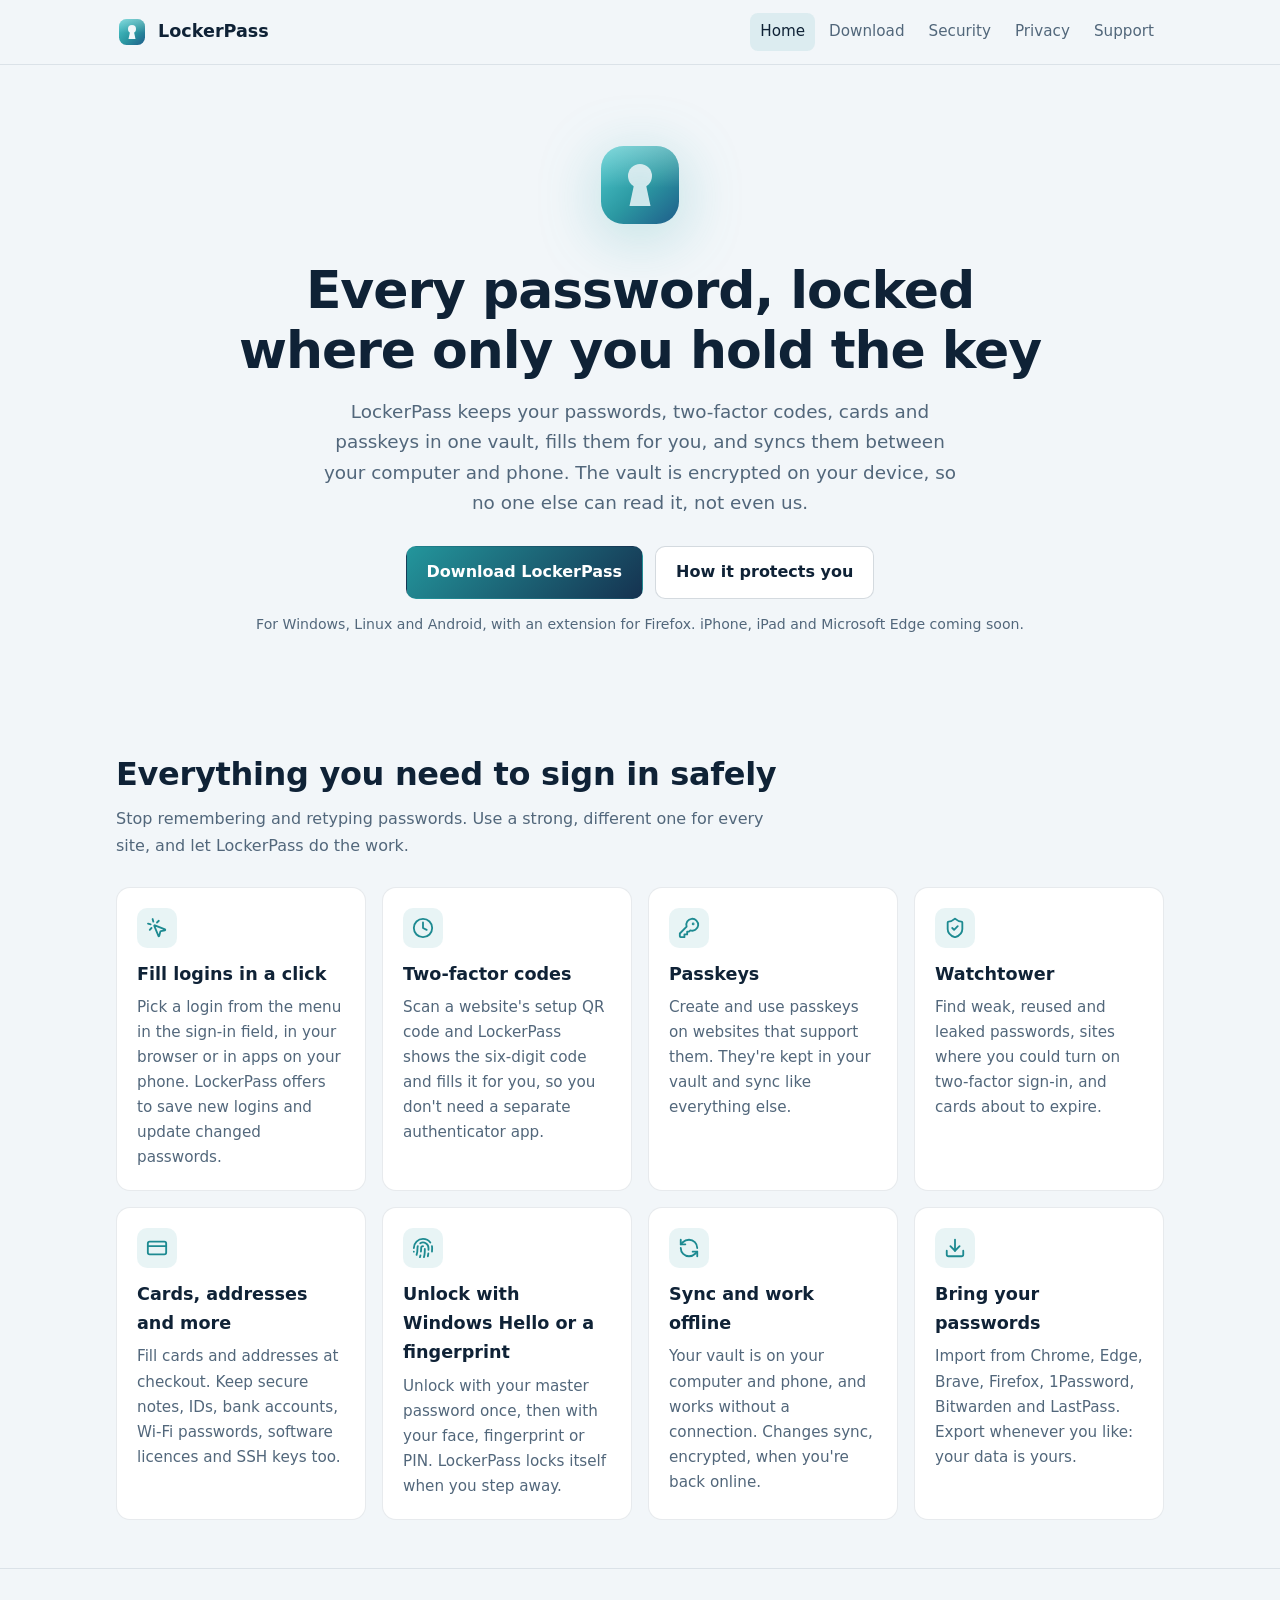
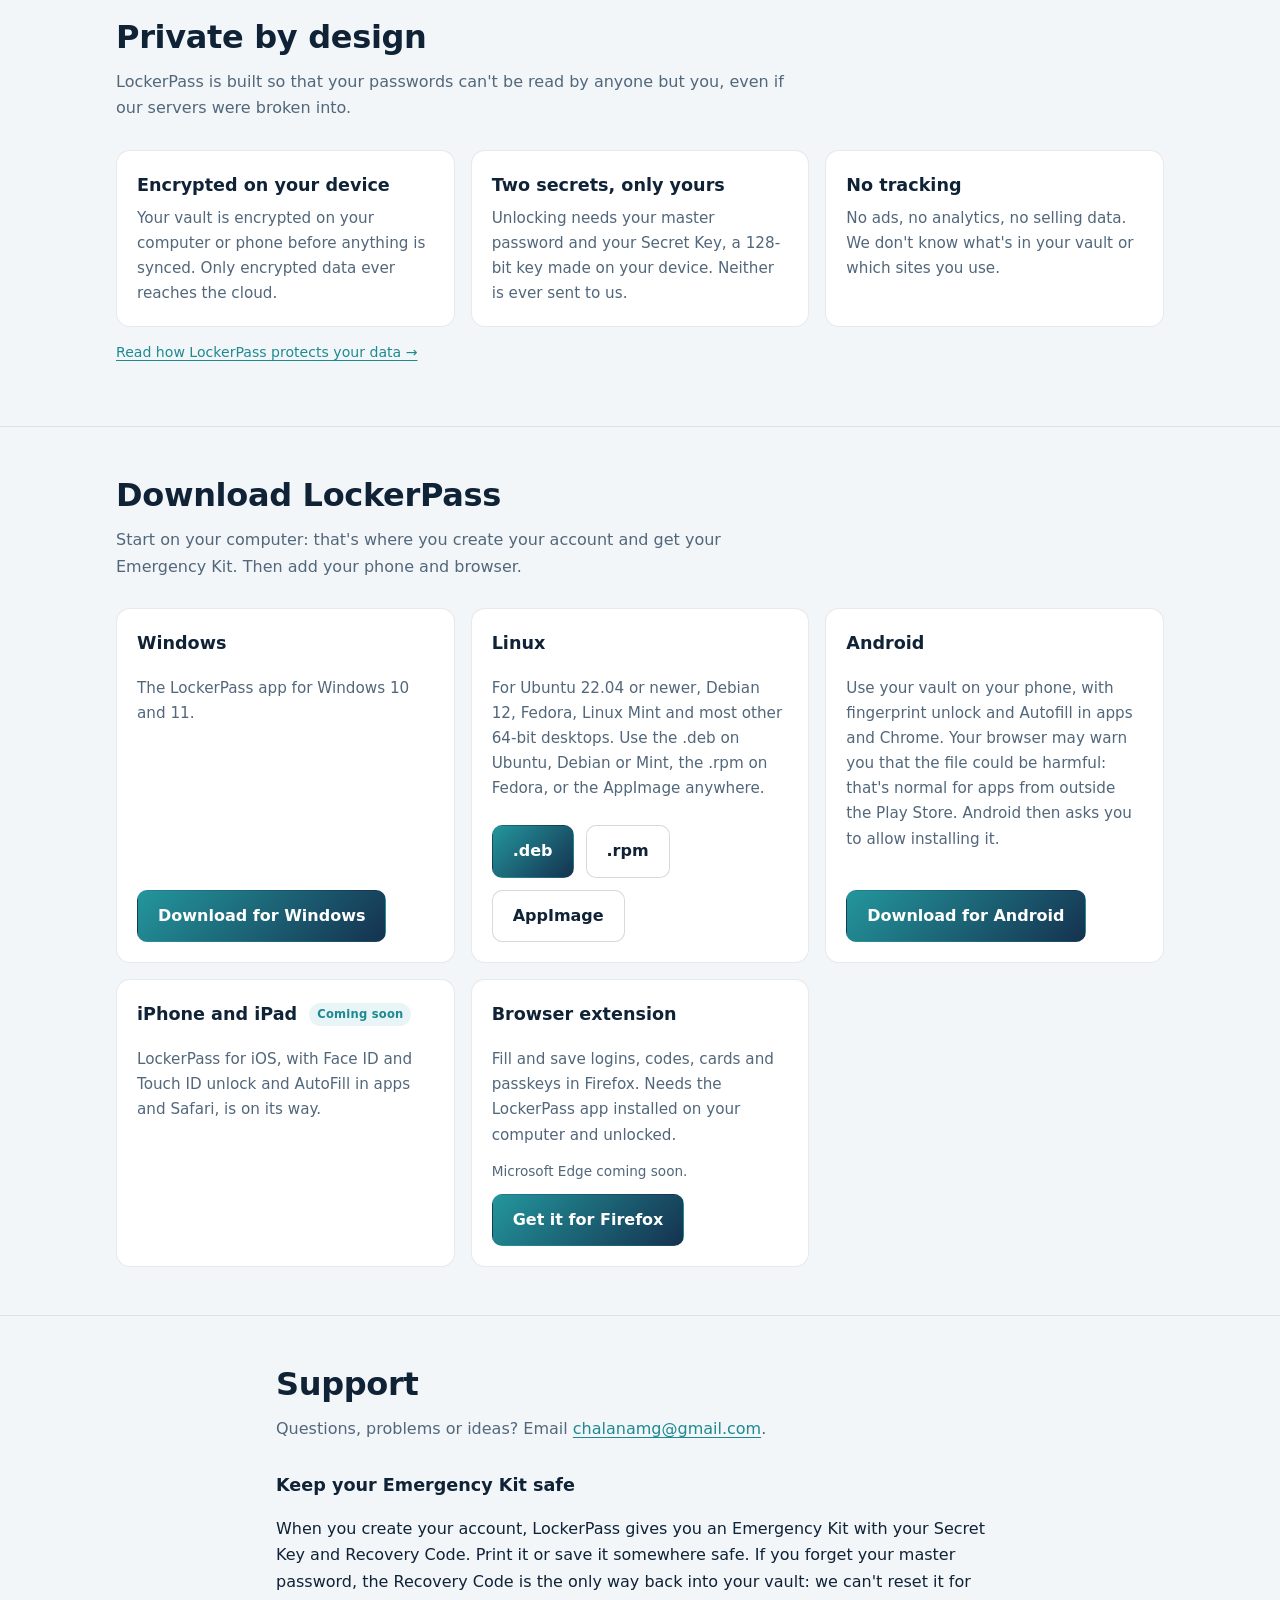
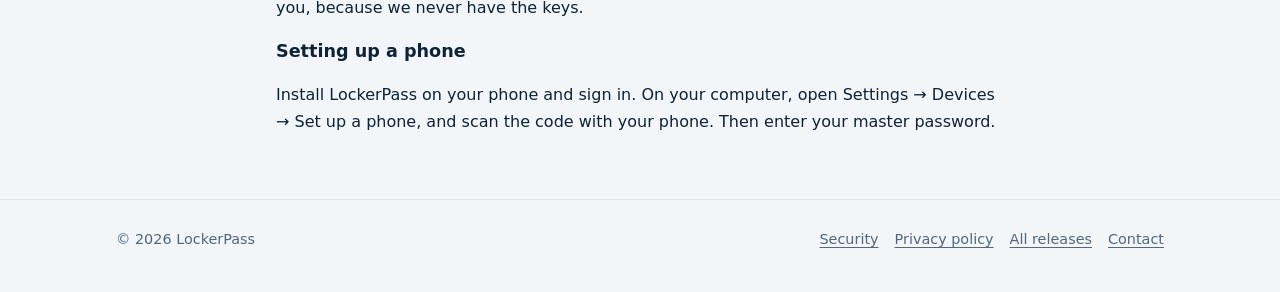
==== commit 23b6a25c: "Add files via upload" ====
--- a/docs/index.html
+++ b/docs/index.html
@@ -1,234 +1,234 @@
-<!doctype html>
-<html lang="en">
-<head>
-  <meta charset="utf-8">
-  <meta name="viewport" content="width=device-width, initial-scale=1">
-  <title>LockerPass: password manager with end-to-end encryption</title>
-  <meta name="description" content="LockerPass is a password manager for Windows, Linux and Android. Your vault is encrypted on your device with your master password and Secret Key, so no one else can read it.">
-  <!-- Google Search Console: paste the verification tag Google gives you on the next line. -->
-
-  <link rel="canonical" href="https://chalana.github.io/LockerPass-Releases/">
-  <link rel="icon" href="favicon.png" type="image/png">
-  <link rel="apple-touch-icon" href="icon-512.png">
-  <meta property="og:type" content="website">
-  <meta property="og:title" content="LockerPass password manager">
-  <meta property="og:description" content="Passwords, two-factor codes, cards and passkeys, encrypted on your device. For Windows, Linux and Android; iOS and browser extensions coming soon.">
-  <meta property="og:url" content="https://chalana.github.io/LockerPass-Releases/">
-  <meta property="og:image" content="https://chalana.github.io/LockerPass-Releases/icon-512.png">
-  <link rel="stylesheet" href="style.css">
-  <script type="application/ld+json">
-  {
-    "@context": "https://schema.org",
-    "@type": "SoftwareApplication",
-    "name": "LockerPass",
-    "applicationCategory": "SecurityApplication",
-    "operatingSystem": "Windows, Linux, Android",
-    "description": "A password manager with end-to-end encryption: your vault is encrypted on your device with your master password and Secret Key.",
-    "url": "https://chalana.github.io/LockerPass-Releases/",
-    "image": "https://chalana.github.io/LockerPass-Releases/icon-512.png"
-  }
-  </script>
-</head>
-<body>
-  <header class="site-header">
-    <div class="wrap">
-      <a class="brand" href="./"><img src="logo.svg" alt="" width="32" height="32">LockerPass</a>
-      <nav class="site-nav" aria-label="Main">
-        <a href="./" aria-current="page">Home</a>
-        <a href="#download">Download</a>
-        <a href="security.html">Security</a>
-        <a href="privacy.html">Privacy</a>
-        <a href="#support">Support</a>
-      </nav>
-    </div>
-  </header>
-
-  <main>
-    <div class="hero">
-      <div class="wrap">
-        <img class="logo" src="logo.svg" alt="LockerPass logo" width="96" height="96">
-        <h1>Every password, locked<br>where only you hold the key</h1>
-        <p class="lead">LockerPass keeps your passwords, two-factor codes, cards and passkeys in one vault, fills them for you, and syncs them between your computer and phone. The vault is encrypted on your device, so no one else can read it, not even us.</p>
-        <div class="actions">
-          <a class="btn btn-primary" href="#download">Download LockerPass</a>
-          <a class="btn" href="security.html">How it protects you</a>
-        </div>
-        <p class="note">For Windows, Linux and Android. iPhone, iPad and browser extensions coming soon.</p>
-      </div>
-    </div>
-
-    <section id="features">
-      <div class="wrap">
-        <h2>Everything you need to sign in safely</h2>
-        <p class="section-lead">Stop remembering and retyping passwords. Use a strong, different one for every site, and let LockerPass do the work.</p>
-        <div class="grid">
-          <div class="card">
-            <div class="icon"><svg viewBox="0 0 24 24" fill="none" stroke="currentColor" stroke-width="2" stroke-linecap="round" stroke-linejoin="round" aria-hidden="true"><path d="M14 4.1 12 6"/><path d="m5.1 8-2.9-.8"/><path d="m6 12-1.9 2"/><path d="M7.2 2.2 8 5.1"/><path d="M9.037 9.69a.498.498 0 0 1 .653-.653l11 4.5a.5.5 0 0 1-.074.949l-4.349 1.041a1 1 0 0 0-.74.739l-1.04 4.35a.5.5 0 0 1-.95.074z"/></svg></div>
-            <h3>Fill logins in a click</h3>
-            <p>Pick a login from the menu in the sign-in field, in your browser or in apps on your phone. LockerPass offers to save new logins and update changed passwords.</p>
-          </div>
-          <div class="card">
-            <div class="icon"><svg viewBox="0 0 24 24" fill="none" stroke="currentColor" stroke-width="2" stroke-linecap="round" stroke-linejoin="round" aria-hidden="true"><circle cx="12" cy="12" r="10"/><polyline points="12 6 12 12 16 14"/></svg></div>
-            <h3>Two-factor codes</h3>
-            <p>Scan a website's setup QR code and LockerPass shows the six-digit code and fills it for you, so you don't need a separate authenticator app.</p>
-          </div>
-          <div class="card">
-            <div class="icon"><svg viewBox="0 0 24 24" fill="none" stroke="currentColor" stroke-width="2" stroke-linecap="round" stroke-linejoin="round" aria-hidden="true"><path d="M2 18v3c0 .6.4 1 1 1h4v-3h3v-3h2l1.4-1.4a6.5 6.5 0 1 0-4-4Z"/><circle cx="16.5" cy="7.5" r=".5" fill="currentColor"/></svg></div>
-            <h3>Passkeys</h3>
-            <p>Create and use passkeys on websites that support them. They're kept in your vault and sync like everything else.</p>
-          </div>
-          <div class="card">
-            <div class="icon"><svg viewBox="0 0 24 24" fill="none" stroke="currentColor" stroke-width="2" stroke-linecap="round" stroke-linejoin="round" aria-hidden="true"><path d="M20 13c0 5-3.5 7.5-7.66 8.95a1 1 0 0 1-.67-.01C7.5 20.5 4 18 4 13V6a1 1 0 0 1 1-1c2 0 4.5-1.2 6.24-2.72a1.17 1.17 0 0 1 1.52 0C14.51 3.81 17 5 19 5a1 1 0 0 1 1 1z"/><path d="m9 12 2 2 4-4"/></svg></div>
-            <h3>Watchtower</h3>
-            <p>Find weak, reused and leaked passwords, sites where you could turn on two-factor sign-in, and cards about to expire.</p>
-          </div>
-          <div class="card">
-            <div class="icon"><svg viewBox="0 0 24 24" fill="none" stroke="currentColor" stroke-width="2" stroke-linecap="round" stroke-linejoin="round" aria-hidden="true"><rect width="20" height="14" x="2" y="5" rx="2"/><line x1="2" x2="22" y1="10" y2="10"/></svg></div>
-            <h3>Cards, addresses and more</h3>
-            <p>Fill cards and addresses at checkout. Keep secure notes, IDs, bank accounts, Wi-Fi passwords, software licences and SSH keys too.</p>
-          </div>
-          <div class="card">
-            <div class="icon"><svg viewBox="0 0 24 24" fill="none" stroke="currentColor" stroke-width="2" stroke-linecap="round" stroke-linejoin="round" aria-hidden="true"><path d="M2 12C2 6.5 6.5 2 12 2a10 10 0 0 1 8 4"/><path d="M5 19.5C5.5 18 6 15 6 12a6 6 0 0 1 .34-2"/><path d="M17.29 21.02c.12-.6.43-2.3.5-3.02"/><path d="M12 10a2 2 0 0 0-2 2c0 1.02-.1 2.51-.26 4"/><path d="M8.65 22c.21-.66.45-1.32.57-2"/><path d="M14 13.12c0 2.38 0 6.38-1 8.88"/><path d="M2 16h.01"/><path d="M21.8 16c.2-2 .131-5.354 0-6"/><path d="M9 6.8a6 6 0 0 1 9 5.2c0 .47 0 1.17-.02 2"/></svg></div>
-            <h3>Unlock with Windows Hello or a fingerprint</h3>
-            <p>Unlock with your master password once, then with your face, fingerprint or PIN. LockerPass locks itself when you step away.</p>
-          </div>
-          <div class="card">
-            <div class="icon"><svg viewBox="0 0 24 24" fill="none" stroke="currentColor" stroke-width="2" stroke-linecap="round" stroke-linejoin="round" aria-hidden="true"><path d="M21 12a9 9 0 0 0-9-9 9.75 9.75 0 0 0-6.74 2.74L3 8"/><path d="M3 3v5h5"/><path d="M3 12a9 9 0 0 0 9 9 9.75 9.75 0 0 0 6.74-2.74L21 16"/><path d="M16 16h5v5"/></svg></div>
-            <h3>Sync and work offline</h3>
-            <p>Your vault is on your computer and phone, and works without a connection. Changes sync, encrypted, when you're back online.</p>
-          </div>
-          <div class="card">
-            <div class="icon"><svg viewBox="0 0 24 24" fill="none" stroke="currentColor" stroke-width="2" stroke-linecap="round" stroke-linejoin="round" aria-hidden="true"><path d="M21 15v4a2 2 0 0 1-2 2H5a2 2 0 0 1-2-2v-4"/><polyline points="7 10 12 15 17 10"/><line x1="12" x2="12" y1="15" y2="3"/></svg></div>
-            <h3>Bring your passwords</h3>
-            <p>Import from Chrome, Edge, Brave, Firefox, 1Password, Bitwarden and LastPass. Export whenever you like: your data is yours.</p>
-          </div>
-        </div>
-      </div>
-    </section>
-
-    <section id="security">
-      <div class="wrap">
-        <h2>Private by design</h2>
-        <p class="section-lead">LockerPass is built so that your passwords can't be read by anyone but you, even if our servers were broken into.</p>
-        <div class="grid">
-          <div class="card">
-            <h3>Encrypted on your device</h3>
-            <p>Your vault is encrypted on your computer or phone before anything is synced. Only encrypted data ever reaches the cloud.</p>
-          </div>
-          <div class="card">
-            <h3>Two secrets, only yours</h3>
-            <p>Unlocking needs your master password and your Secret Key, a 128-bit key made on your device. Neither is ever sent to us.</p>
-          </div>
-          <div class="card">
-            <h3>No tracking</h3>
-            <p>No ads, no analytics, no selling data. We don't know what's in your vault or which sites you use.</p>
-          </div>
-        </div>
-        <p class="note" style="text-align:left"><a href="security.html">Read how LockerPass protects your data →</a></p>
-      </div>
-    </section>
-
-    <section id="download">
-      <div class="wrap">
-        <h2>Download LockerPass</h2>
-        <p class="section-lead">Start on your computer: that's where you create your account and get your Emergency Kit. Then add your phone and browser.</p>
-        <div class="grid downloads">
-          <div class="card platform">
-            <h3>Windows</h3>
-            <p>The LockerPass app for Windows 10 and 11.</p>
-            <span class="status" data-version="windows"></span>
-            <a class="btn btn-primary" id="download-windows" href="https://github.com/Chalana/LockerPass-Releases/releases/latest">Download for Windows</a>
-          </div>
-          <div class="card platform">
-            <h3>Linux</h3>
-            <p>For Ubuntu 22.04 or newer, Debian 12, Fedora, Linux Mint and most other 64-bit desktops. Use the .deb on Ubuntu, Debian or Mint, the .rpm on Fedora, or the AppImage anywhere.</p>
-            <span class="status" data-version="linux"></span>
-            <div class="actions" style="justify-content:flex-start;margin-top:auto">
-              <a class="btn btn-primary" id="download-deb" href="https://github.com/Chalana/LockerPass-Releases/releases/latest">.deb</a>
-              <a class="btn" id="download-rpm" href="https://github.com/Chalana/LockerPass-Releases/releases/latest">.rpm</a>
-              <a class="btn" id="download-appimage" href="https://github.com/Chalana/LockerPass-Releases/releases/latest">AppImage</a>
-            </div>
-          </div>
-          <div class="card platform">
-            <h3>Android</h3>
-            <p>Use your vault on your phone, with fingerprint unlock and Autofill in apps and Chrome. Your browser may warn you that the file could be harmful: that's normal for apps from outside the Play Store. Android then asks you to allow installing it.</p>
-            <span class="status" data-version="android"></span>
-            <a class="btn btn-primary" id="download-android" href="https://github.com/Chalana/LockerPass-Releases/releases">Download for Android</a>
-          </div>
-          <div class="card platform">
-            <h3>iPhone and iPad <span class="soon">Coming soon</span></h3>
-            <p>LockerPass for iOS, with Face ID and Touch ID unlock and AutoFill in apps and Safari, is on its way.</p>
-          </div>
-          <div class="card platform">
-            <h3>Browser extension <span class="soon">Coming soon</span></h3>
-            <p>Fill and save logins, codes, cards and passkeys in Firefox and Microsoft Edge. Needs the LockerPass app installed on your computer and unlocked.</p>
-            <span class="status">Coming to Firefox Add-ons and Microsoft Edge Add-ons.</span>
-            <!-- When the stores approve the extension, remove the "Coming soon" badge and replace the status line above with:
-            <a class="btn" href="FIREFOX_LISTING_URL">Get it for Firefox</a>
-            <a class="btn" href="EDGE_LISTING_URL">Get it for Edge</a> -->
-          </div>
-        </div>
-      </div>
-    </section>
-
-    <section id="support">
-      <div class="wrap narrow">
-        <h2>Support</h2>
-        <p class="section-lead">Questions, problems or ideas? Email <a href="mailto:chalanamg@gmail.com">chalanamg@gmail.com</a>.</p>
-        <h3>Keep your Emergency Kit safe</h3>
-        <p>When you create your account, LockerPass gives you an Emergency Kit with your Secret Key and Recovery Code. Print it or save it somewhere safe. If you forget your master password, the Recovery Code is the only way back into your vault: we can't reset it for you, because we never have the keys.</p>
-        <h3>Setting up a phone</h3>
-        <p>Install LockerPass on your phone and sign in. On your computer, open Settings → Devices → Set up a phone, and scan the code with your phone. Then enter your master password.</p>
-      </div>
-    </section>
-  </main>
-
-  <footer class="site-footer">
-    <div class="wrap">
-      <span>© 2026 LockerPass</span>
-      <nav aria-label="Footer">
-        <a href="security.html">Security</a>
-        <a href="privacy.html">Privacy policy</a>
-        <a href="https://github.com/Chalana/LockerPass-Releases/releases">All releases</a>
-        <a href="mailto:chalanamg@gmail.com">Contact</a>
-      </nav>
-    </div>
-  </footer>
-
-  <script>
-    // Point the download buttons straight at the newest files. If GitHub can't be reached, they
-    // keep linking to the releases pages.
-    (async () => {
-      const show = (platform, version) => {
-        const el = document.querySelector(`[data-version="${platform}"]`);
-        if (el) el.textContent = `Version ${version}`;
-      };
-      try {
-        const res = await fetch("https://api.github.com/repos/Chalana/LockerPass-Releases/releases/latest");
-        if (res.ok) {
-          const release = await res.json();
-          const version = release.tag_name.replace(/^v/, "");
-          const link = (id, ending) => {
-            const asset = release.assets.find((a) => a.name.endsWith(ending));
-            if (asset) document.getElementById(id).href = asset.browser_download_url;
-            return Boolean(asset);
-          };
-          if (link("download-windows", "-setup.exe")) show("windows", version);
-          const linux = [link("download-deb", ".deb"), link("download-rpm", ".rpm"), link("download-appimage", ".AppImage")];
-          if (linux.some(Boolean)) show("linux", version);
-        }
-      } catch {}
-      try {
-        const res = await fetch("https://raw.githubusercontent.com/Chalana/LockerPass-Releases/main/android.json");
-        if (res.ok) {
-          const android = await res.json();
-          if (android.url) {
-            document.getElementById("download-android").href = android.url;
-            show("android", android.version);
-          }
-        }
-      } catch {}
-    })();
-  </script>
-</body>
-</html>
+<!doctype html>
+<html lang="en">
+<head>
+  <meta charset="utf-8">
+  <meta name="viewport" content="width=device-width, initial-scale=1">
+  <title>LockerPass: password manager with end-to-end encryption</title>
+  <meta name="description" content="LockerPass is a password manager for Windows, Linux and Android. Your vault is encrypted on your device with your master password and Secret Key, so no one else can read it.">
+  <!-- Google Search Console: paste the verification tag Google gives you on the next line. -->
+
+  <link rel="canonical" href="https://chalana.github.io/LockerPass-Releases/">
+  <link rel="icon" href="favicon.png" type="image/png">
+  <link rel="apple-touch-icon" href="icon-512.png">
+  <meta property="og:type" content="website">
+  <meta property="og:title" content="LockerPass password manager">
+  <meta property="og:description" content="Passwords, two-factor codes, cards and passkeys, encrypted on your device. For Windows, Linux and Android, with an extension for Firefox; iOS and Microsoft Edge coming soon.">
+  <meta property="og:url" content="https://chalana.github.io/LockerPass-Releases/">
+  <meta property="og:image" content="https://chalana.github.io/LockerPass-Releases/icon-512.png">
+  <link rel="stylesheet" href="style.css">
+  <script type="application/ld+json">
+  {
+    "@context": "https://schema.org",
+    "@type": "SoftwareApplication",
+    "name": "LockerPass",
+    "applicationCategory": "SecurityApplication",
+    "operatingSystem": "Windows, Linux, Android",
+    "description": "A password manager with end-to-end encryption: your vault is encrypted on your device with your master password and Secret Key.",
+    "url": "https://chalana.github.io/LockerPass-Releases/",
+    "image": "https://chalana.github.io/LockerPass-Releases/icon-512.png"
+  }
+  </script>
+</head>
+<body>
+  <header class="site-header">
+    <div class="wrap">
+      <a class="brand" href="./"><img src="logo.svg" alt="" width="32" height="32">LockerPass</a>
+      <nav class="site-nav" aria-label="Main">
+        <a href="./" aria-current="page">Home</a>
+        <a href="#download">Download</a>
+        <a href="security.html">Security</a>
+        <a href="privacy.html">Privacy</a>
+        <a href="#support">Support</a>
+      </nav>
+    </div>
+  </header>
+
+  <main>
+    <div class="hero">
+      <div class="wrap">
+        <img class="logo" src="logo.svg" alt="LockerPass logo" width="96" height="96">
+        <h1>Every password, locked<br>where only you hold the key</h1>
+        <p class="lead">LockerPass keeps your passwords, two-factor codes, cards and passkeys in one vault, fills them for you, and syncs them between your computer and phone. The vault is encrypted on your device, so no one else can read it, not even us.</p>
+        <div class="actions">
+          <a class="btn btn-primary" href="#download">Download LockerPass</a>
+          <a class="btn" href="security.html">How it protects you</a>
+        </div>
+        <p class="note">For Windows, Linux and Android, with an extension for Firefox. iPhone, iPad and Microsoft Edge coming soon.</p>
+      </div>
+    </div>
+
+    <section id="features">
+      <div class="wrap">
+        <h2>Everything you need to sign in safely</h2>
+        <p class="section-lead">Stop remembering and retyping passwords. Use a strong, different one for every site, and let LockerPass do the work.</p>
+        <div class="grid">
+          <div class="card">
+            <div class="icon"><svg viewBox="0 0 24 24" fill="none" stroke="currentColor" stroke-width="2" stroke-linecap="round" stroke-linejoin="round" aria-hidden="true"><path d="M14 4.1 12 6"/><path d="m5.1 8-2.9-.8"/><path d="m6 12-1.9 2"/><path d="M7.2 2.2 8 5.1"/><path d="M9.037 9.69a.498.498 0 0 1 .653-.653l11 4.5a.5.5 0 0 1-.074.949l-4.349 1.041a1 1 0 0 0-.74.739l-1.04 4.35a.5.5 0 0 1-.95.074z"/></svg></div>
+            <h3>Fill logins in a click</h3>
+            <p>Pick a login from the menu in the sign-in field, in your browser or in apps on your phone. LockerPass offers to save new logins and update changed passwords.</p>
+          </div>
+          <div class="card">
+            <div class="icon"><svg viewBox="0 0 24 24" fill="none" stroke="currentColor" stroke-width="2" stroke-linecap="round" stroke-linejoin="round" aria-hidden="true"><circle cx="12" cy="12" r="10"/><polyline points="12 6 12 12 16 14"/></svg></div>
+            <h3>Two-factor codes</h3>
+            <p>Scan a website's setup QR code and LockerPass shows the six-digit code and fills it for you, so you don't need a separate authenticator app.</p>
+          </div>
+          <div class="card">
+            <div class="icon"><svg viewBox="0 0 24 24" fill="none" stroke="currentColor" stroke-width="2" stroke-linecap="round" stroke-linejoin="round" aria-hidden="true"><path d="M2 18v3c0 .6.4 1 1 1h4v-3h3v-3h2l1.4-1.4a6.5 6.5 0 1 0-4-4Z"/><circle cx="16.5" cy="7.5" r=".5" fill="currentColor"/></svg></div>
+            <h3>Passkeys</h3>
+            <p>Create and use passkeys on websites that support them. They're kept in your vault and sync like everything else.</p>
+          </div>
+          <div class="card">
+            <div class="icon"><svg viewBox="0 0 24 24" fill="none" stroke="currentColor" stroke-width="2" stroke-linecap="round" stroke-linejoin="round" aria-hidden="true"><path d="M20 13c0 5-3.5 7.5-7.66 8.95a1 1 0 0 1-.67-.01C7.5 20.5 4 18 4 13V6a1 1 0 0 1 1-1c2 0 4.5-1.2 6.24-2.72a1.17 1.17 0 0 1 1.52 0C14.51 3.81 17 5 19 5a1 1 0 0 1 1 1z"/><path d="m9 12 2 2 4-4"/></svg></div>
+            <h3>Watchtower</h3>
+            <p>Find weak, reused and leaked passwords, sites where you could turn on two-factor sign-in, and cards about to expire.</p>
+          </div>
+          <div class="card">
+            <div class="icon"><svg viewBox="0 0 24 24" fill="none" stroke="currentColor" stroke-width="2" stroke-linecap="round" stroke-linejoin="round" aria-hidden="true"><rect width="20" height="14" x="2" y="5" rx="2"/><line x1="2" x2="22" y1="10" y2="10"/></svg></div>
+            <h3>Cards, addresses and more</h3>
+            <p>Fill cards and addresses at checkout. Keep secure notes, IDs, bank accounts, Wi-Fi passwords, software licences and SSH keys too.</p>
+          </div>
+          <div class="card">
+            <div class="icon"><svg viewBox="0 0 24 24" fill="none" stroke="currentColor" stroke-width="2" stroke-linecap="round" stroke-linejoin="round" aria-hidden="true"><path d="M2 12C2 6.5 6.5 2 12 2a10 10 0 0 1 8 4"/><path d="M5 19.5C5.5 18 6 15 6 12a6 6 0 0 1 .34-2"/><path d="M17.29 21.02c.12-.6.43-2.3.5-3.02"/><path d="M12 10a2 2 0 0 0-2 2c0 1.02-.1 2.51-.26 4"/><path d="M8.65 22c.21-.66.45-1.32.57-2"/><path d="M14 13.12c0 2.38 0 6.38-1 8.88"/><path d="M2 16h.01"/><path d="M21.8 16c.2-2 .131-5.354 0-6"/><path d="M9 6.8a6 6 0 0 1 9 5.2c0 .47 0 1.17-.02 2"/></svg></div>
+            <h3>Unlock with Windows Hello or a fingerprint</h3>
+            <p>Unlock with your master password once, then with your face, fingerprint or PIN. LockerPass locks itself when you step away.</p>
+          </div>
+          <div class="card">
+            <div class="icon"><svg viewBox="0 0 24 24" fill="none" stroke="currentColor" stroke-width="2" stroke-linecap="round" stroke-linejoin="round" aria-hidden="true"><path d="M21 12a9 9 0 0 0-9-9 9.75 9.75 0 0 0-6.74 2.74L3 8"/><path d="M3 3v5h5"/><path d="M3 12a9 9 0 0 0 9 9 9.75 9.75 0 0 0 6.74-2.74L21 16"/><path d="M16 16h5v5"/></svg></div>
+            <h3>Sync and work offline</h3>
+            <p>Your vault is on your computer and phone, and works without a connection. Changes sync, encrypted, when you're back online.</p>
+          </div>
+          <div class="card">
+            <div class="icon"><svg viewBox="0 0 24 24" fill="none" stroke="currentColor" stroke-width="2" stroke-linecap="round" stroke-linejoin="round" aria-hidden="true"><path d="M21 15v4a2 2 0 0 1-2 2H5a2 2 0 0 1-2-2v-4"/><polyline points="7 10 12 15 17 10"/><line x1="12" x2="12" y1="15" y2="3"/></svg></div>
+            <h3>Bring your passwords</h3>
+            <p>Import from Chrome, Edge, Brave, Firefox, 1Password, Bitwarden and LastPass. Export whenever you like: your data is yours.</p>
+          </div>
+        </div>
+      </div>
+    </section>
+
+    <section id="security">
+      <div class="wrap">
+        <h2>Private by design</h2>
+        <p class="section-lead">LockerPass is built so that your passwords can't be read by anyone but you, even if our servers were broken into.</p>
+        <div class="grid">
+          <div class="card">
+            <h3>Encrypted on your device</h3>
+            <p>Your vault is encrypted on your computer or phone before anything is synced. Only encrypted data ever reaches the cloud.</p>
+          </div>
+          <div class="card">
+            <h3>Two secrets, only yours</h3>
+            <p>Unlocking needs your master password and your Secret Key, a 128-bit key made on your device. Neither is ever sent to us.</p>
+          </div>
+          <div class="card">
+            <h3>No tracking</h3>
+            <p>No ads, no analytics, no selling data. We don't know what's in your vault or which sites you use.</p>
+          </div>
+        </div>
+        <p class="note" style="text-align:left"><a href="security.html">Read how LockerPass protects your data →</a></p>
+      </div>
+    </section>
+
+    <section id="download">
+      <div class="wrap">
+        <h2>Download LockerPass</h2>
+        <p class="section-lead">Start on your computer: that's where you create your account and get your Emergency Kit. Then add your phone and browser.</p>
+        <div class="grid downloads">
+          <div class="card platform">
+            <h3>Windows</h3>
+            <p>The LockerPass app for Windows 10 and 11.</p>
+            <span class="status" data-version="windows"></span>
+            <a class="btn btn-primary" id="download-windows" href="https://github.com/Chalana/LockerPass-Releases/releases/latest">Download for Windows</a>
+          </div>
+          <div class="card platform">
+            <h3>Linux</h3>
+            <p>For Ubuntu 22.04 or newer, Debian 12, Fedora, Linux Mint and most other 64-bit desktops. Use the .deb on Ubuntu, Debian or Mint, the .rpm on Fedora, or the AppImage anywhere.</p>
+            <span class="status" data-version="linux"></span>
+            <div class="actions" style="justify-content:flex-start;margin-top:auto">
+              <a class="btn btn-primary" id="download-deb" href="https://github.com/Chalana/LockerPass-Releases/releases/latest">.deb</a>
+              <a class="btn" id="download-rpm" href="https://github.com/Chalana/LockerPass-Releases/releases/latest">.rpm</a>
+              <a class="btn" id="download-appimage" href="https://github.com/Chalana/LockerPass-Releases/releases/latest">AppImage</a>
+            </div>
+          </div>
+          <div class="card platform">
+            <h3>Android</h3>
+            <p>Use your vault on your phone, with fingerprint unlock and Autofill in apps and Chrome. Your browser may warn you that the file could be harmful: that's normal for apps from outside the Play Store. Android then asks you to allow installing it.</p>
+            <span class="status" data-version="android"></span>
+            <a class="btn btn-primary" id="download-android" href="https://github.com/Chalana/LockerPass-Releases/releases">Download for Android</a>
+          </div>
+          <div class="card platform">
+            <h3>iPhone and iPad <span class="soon">Coming soon</span></h3>
+            <p>LockerPass for iOS, with Face ID and Touch ID unlock and AutoFill in apps and Safari, is on its way.</p>
+          </div>
+          <div class="card platform">
+            <h3>Browser extension</h3>
+            <p>Fill and save logins, codes, cards and passkeys in Firefox. Needs the LockerPass app installed on your computer and unlocked.</p>
+            <span class="status">Microsoft Edge coming soon.</span>
+            <a class="btn btn-primary" href="https://addons.mozilla.org/firefox/addon/lockerpass/">Get it for Firefox</a>
+            <!-- When Edge Add-ons approves it, change the status line to "For Firefox and Microsoft Edge." and add:
+            <a class="btn" href="EDGE_LISTING_URL">Get it for Edge</a> -->
+          </div>
+        </div>
+      </div>
+    </section>
+
+    <section id="support">
+      <div class="wrap narrow">
+        <h2>Support</h2>
+        <p class="section-lead">Questions, problems or ideas? Email <a href="mailto:chalanamg@gmail.com">chalanamg@gmail.com</a>.</p>
+        <h3>Keep your Emergency Kit safe</h3>
+        <p>When you create your account, LockerPass gives you an Emergency Kit with your Secret Key and Recovery Code. Print it or save it somewhere safe. If you forget your master password, the Recovery Code is the only way back into your vault: we can't reset it for you, because we never have the keys.</p>
+        <h3>Setting up a phone</h3>
+        <p>Install LockerPass on your phone and sign in. On your computer, open Settings → Devices → Set up a phone, and scan the code with your phone. Then enter your master password.</p>
+      </div>
+    </section>
+  </main>
+
+  <footer class="site-footer">
+    <div class="wrap">
+      <span>© 2026 LockerPass</span>
+      <nav aria-label="Footer">
+        <a href="security.html">Security</a>
+        <a href="privacy.html">Privacy policy</a>
+        <a href="https://github.com/Chalana/LockerPass-Releases/releases">All releases</a>
+        <a href="mailto:chalanamg@gmail.com">Contact</a>
+      </nav>
+    </div>
+  </footer>
+
+  <script>
+    // Point the download buttons straight at the newest files. If GitHub can't be reached, they
+    // keep linking to the releases pages.
+    (async () => {
+      const show = (platform, version) => {
+        const el = document.querySelector(`[data-version="${platform}"]`);
+        if (el) el.textContent = `Version ${version}`;
+      };
+      try {
+        const res = await fetch("https://api.github.com/repos/Chalana/LockerPass-Releases/releases/latest");
+        if (res.ok) {
+          const release = await res.json();
+          const version = release.tag_name.replace(/^v/, "");
+          const link = (id, ending) => {
+            const asset = release.assets.find((a) => a.name.endsWith(ending));
+            if (asset) document.getElementById(id).href = asset.browser_download_url;
+            return Boolean(asset);
+          };
+          if (link("download-windows", "-setup.exe")) show("windows", version);
+          const linux = [link("download-deb", ".deb"), link("download-rpm", ".rpm"), link("download-appimage", ".AppImage")];
+          if (linux.some(Boolean)) show("linux", version);
+        }
+      } catch {}
+      try {
+        const res = await fetch("https://raw.githubusercontent.com/Chalana/LockerPass-Releases/main/android.json");
+        if (res.ok) {
+          const android = await res.json();
+          if (android.url) {
+            document.getElementById("download-android").href = android.url;
+            show("android", android.version);
+          }
+        }
+      } catch {}
+    })();
+  </script>
+</body>
+</html>
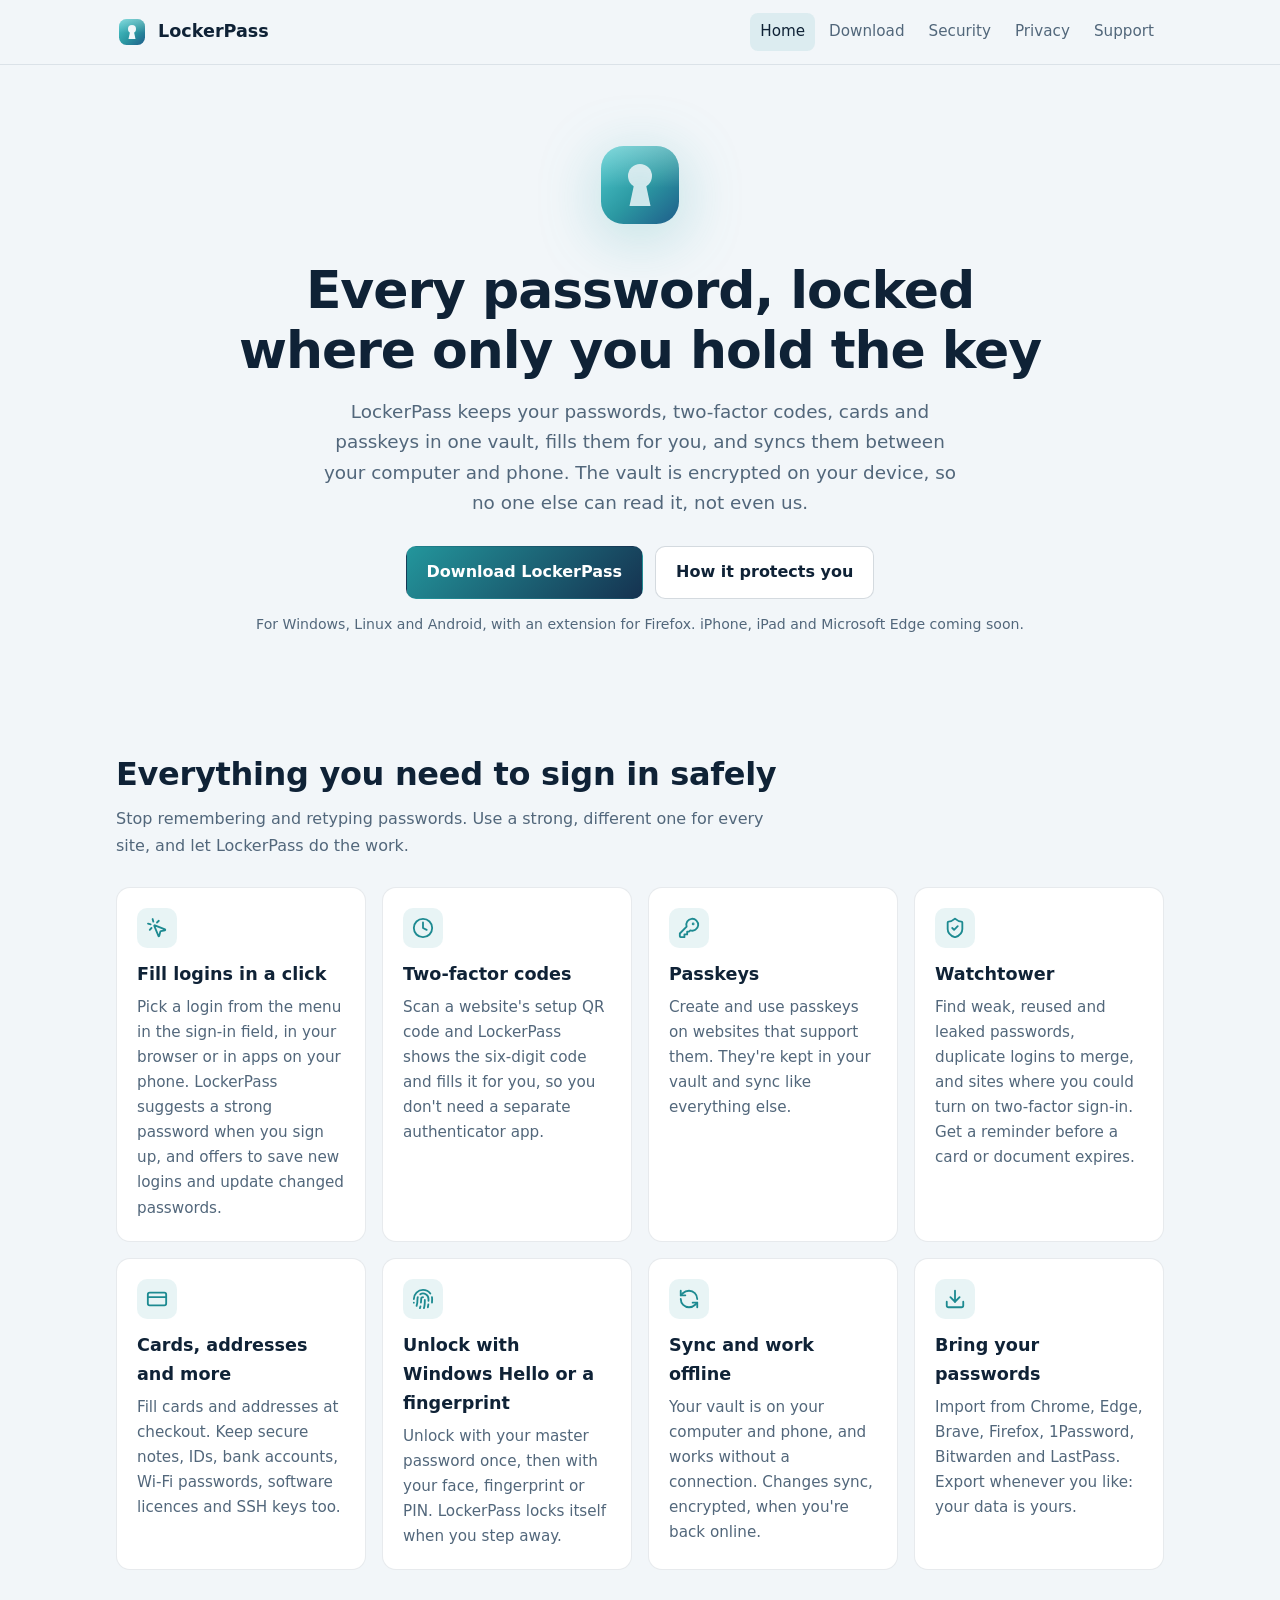
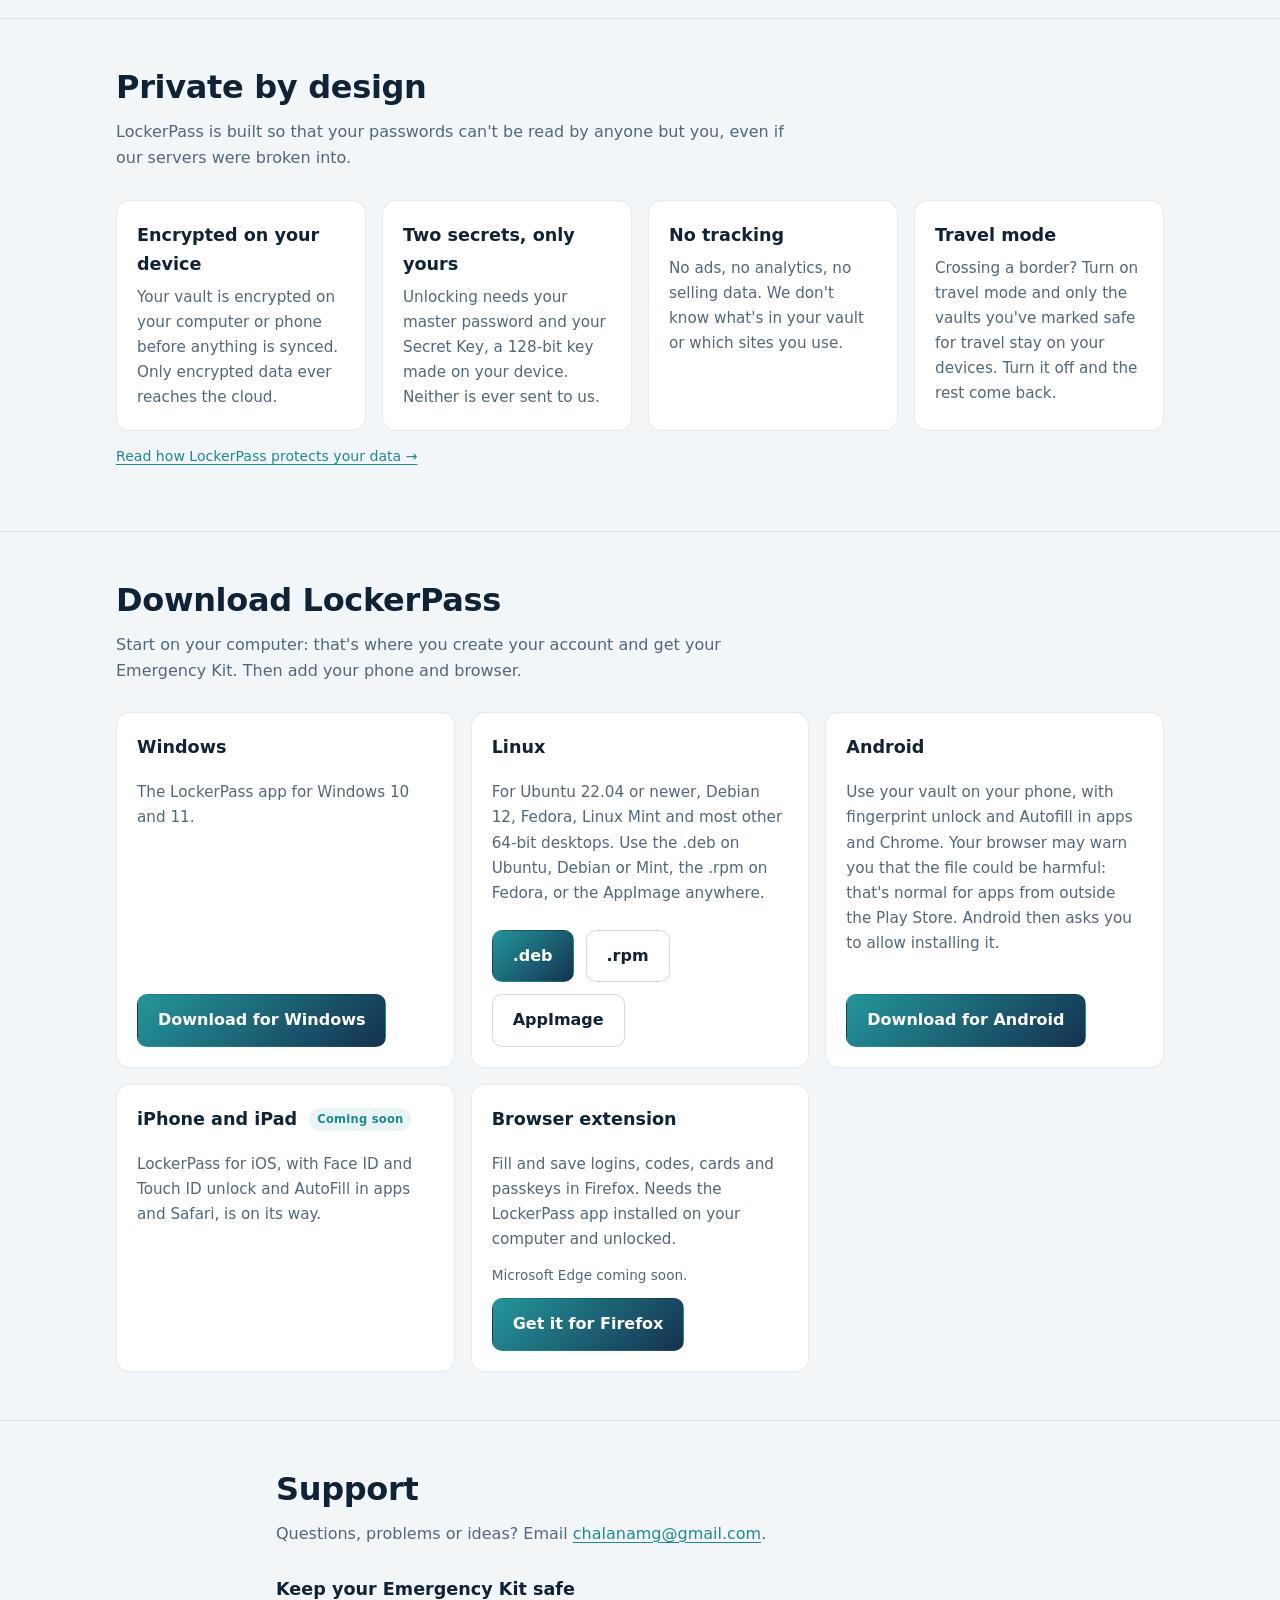
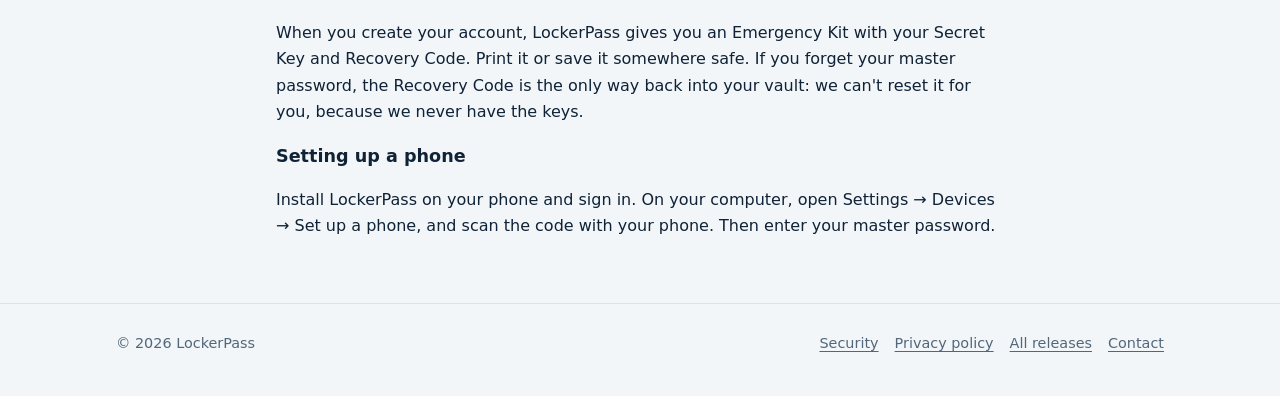
==== commit 18ddece0: "Add files via upload" ====
--- a/docs/index.html
+++ b/docs/index.html
@@ -65,7 +65,7 @@
           <div class="card">
             <div class="icon"><svg viewBox="0 0 24 24" fill="none" stroke="currentColor" stroke-width="2" stroke-linecap="round" stroke-linejoin="round" aria-hidden="true"><path d="M14 4.1 12 6"/><path d="m5.1 8-2.9-.8"/><path d="m6 12-1.9 2"/><path d="M7.2 2.2 8 5.1"/><path d="M9.037 9.69a.498.498 0 0 1 .653-.653l11 4.5a.5.5 0 0 1-.074.949l-4.349 1.041a1 1 0 0 0-.74.739l-1.04 4.35a.5.5 0 0 1-.95.074z"/></svg></div>
             <h3>Fill logins in a click</h3>
-            <p>Pick a login from the menu in the sign-in field, in your browser or in apps on your phone. LockerPass offers to save new logins and update changed passwords.</p>
+            <p>Pick a login from the menu in the sign-in field, in your browser or in apps on your phone. LockerPass suggests a strong password when you sign up, and offers to save new logins and update changed passwords.</p>
           </div>
           <div class="card">
             <div class="icon"><svg viewBox="0 0 24 24" fill="none" stroke="currentColor" stroke-width="2" stroke-linecap="round" stroke-linejoin="round" aria-hidden="true"><circle cx="12" cy="12" r="10"/><polyline points="12 6 12 12 16 14"/></svg></div>
@@ -80,7 +80,7 @@
           <div class="card">
             <div class="icon"><svg viewBox="0 0 24 24" fill="none" stroke="currentColor" stroke-width="2" stroke-linecap="round" stroke-linejoin="round" aria-hidden="true"><path d="M20 13c0 5-3.5 7.5-7.66 8.95a1 1 0 0 1-.67-.01C7.5 20.5 4 18 4 13V6a1 1 0 0 1 1-1c2 0 4.5-1.2 6.24-2.72a1.17 1.17 0 0 1 1.52 0C14.51 3.81 17 5 19 5a1 1 0 0 1 1 1z"/><path d="m9 12 2 2 4-4"/></svg></div>
             <h3>Watchtower</h3>
-            <p>Find weak, reused and leaked passwords, sites where you could turn on two-factor sign-in, and cards about to expire.</p>
+            <p>Find weak, reused and leaked passwords, duplicate logins to merge, and sites where you could turn on two-factor sign-in. Get a reminder before a card or document expires.</p>
           </div>
           <div class="card">
             <div class="icon"><svg viewBox="0 0 24 24" fill="none" stroke="currentColor" stroke-width="2" stroke-linecap="round" stroke-linejoin="round" aria-hidden="true"><rect width="20" height="14" x="2" y="5" rx="2"/><line x1="2" x2="22" y1="10" y2="10"/></svg></div>
@@ -122,6 +122,10 @@
           <div class="card">
             <h3>No tracking</h3>
             <p>No ads, no analytics, no selling data. We don't know what's in your vault or which sites you use.</p>
+          </div>
+          <div class="card">
+            <h3>Travel mode</h3>
+            <p>Crossing a border? Turn on travel mode and only the vaults you've marked safe for travel stay on your devices. Turn it off and the rest come back.</p>
           </div>
         </div>
         <p class="note" style="text-align:left"><a href="security.html">Read how LockerPass protects your data →</a></p>
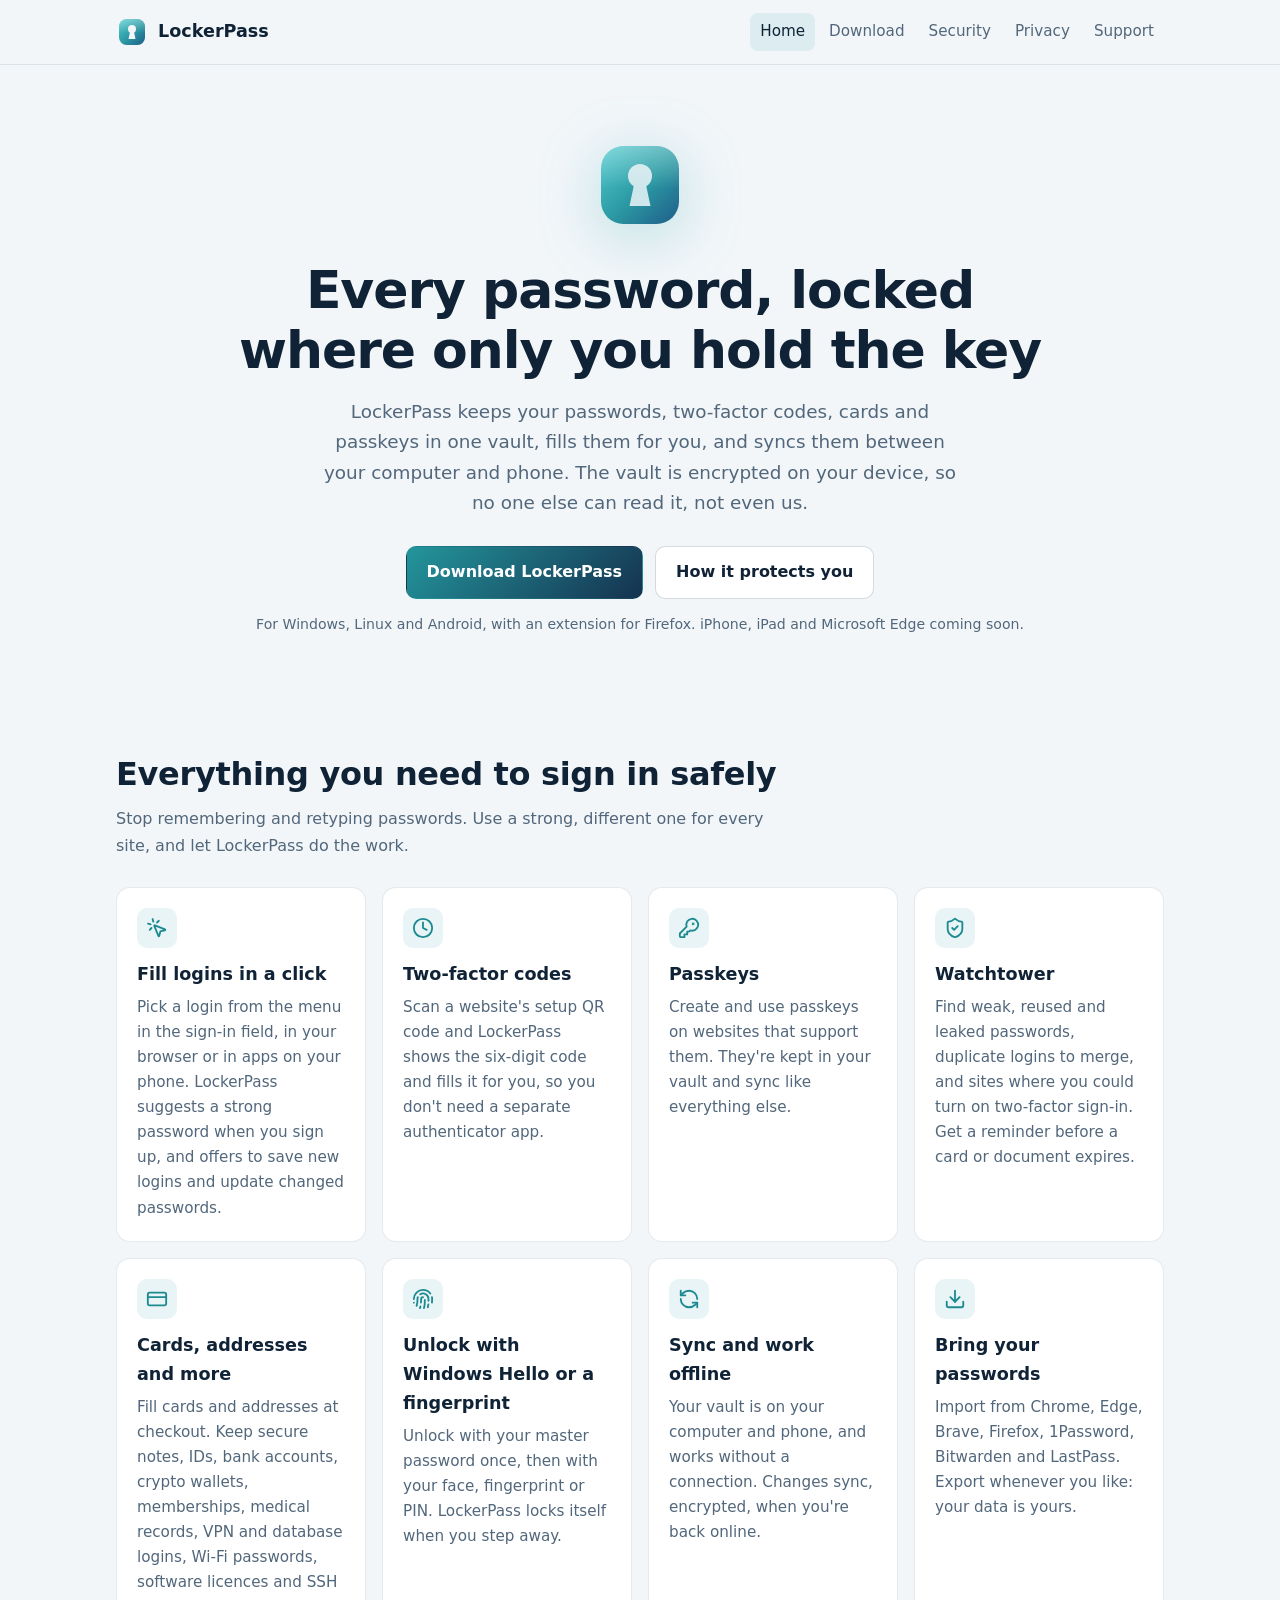
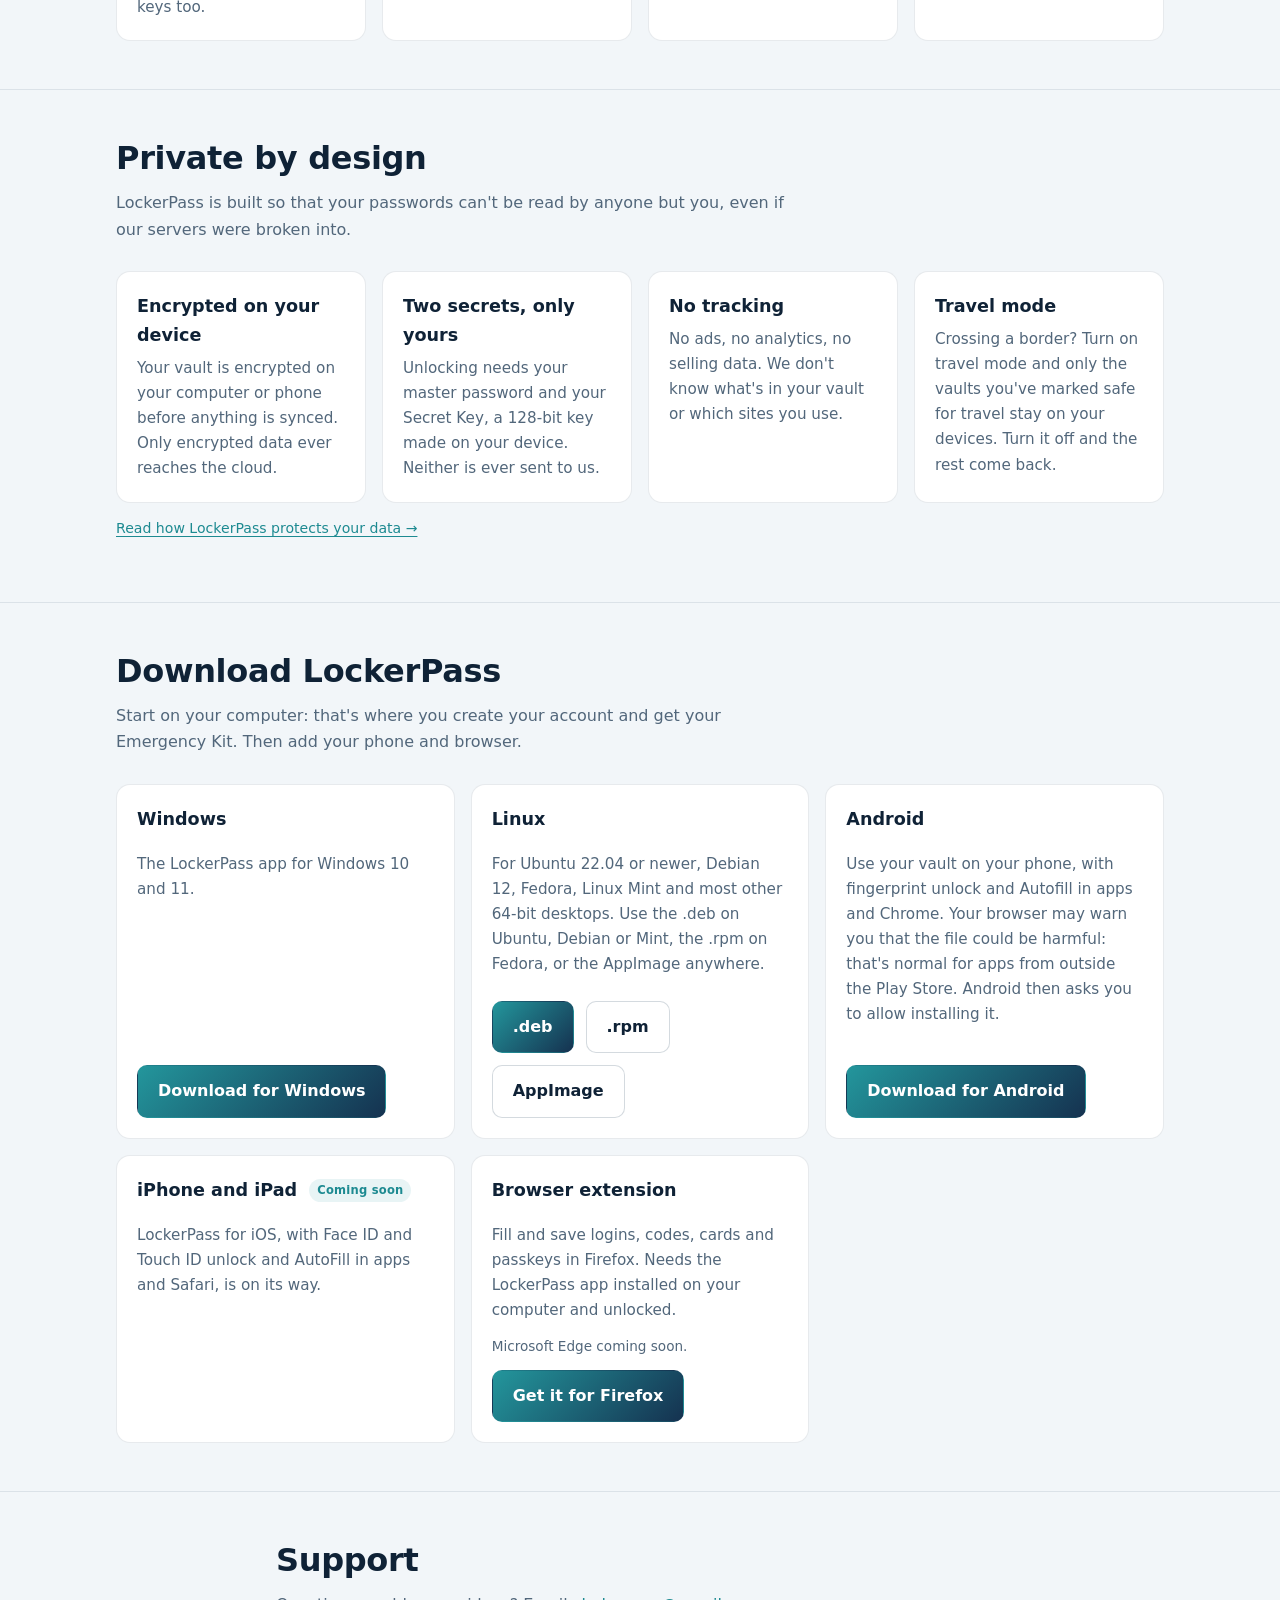
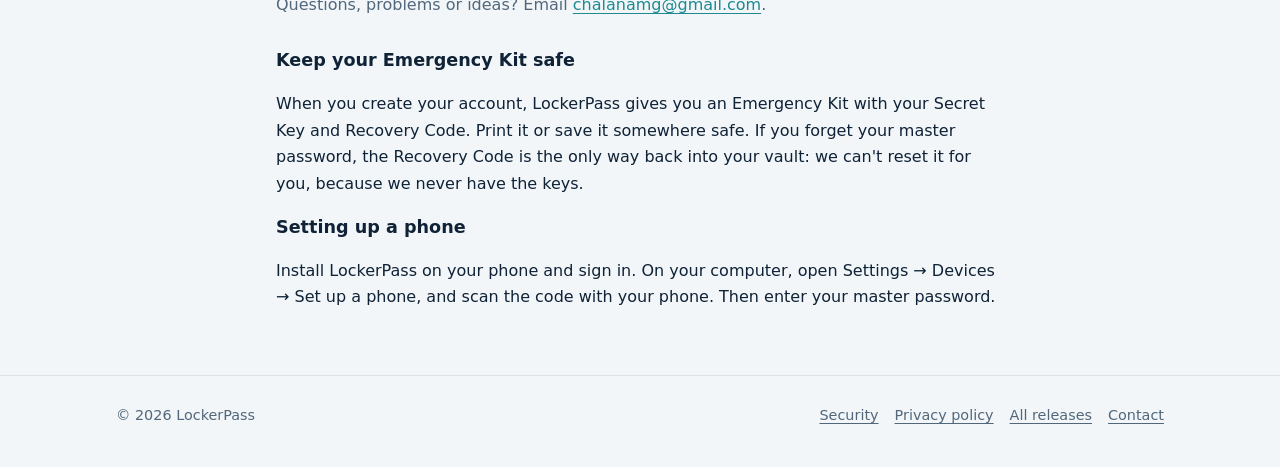
==== commit a43f5d9e: "Add files via upload" ====
--- a/docs/index.html
+++ b/docs/index.html
@@ -85,7 +85,7 @@
           <div class="card">
             <div class="icon"><svg viewBox="0 0 24 24" fill="none" stroke="currentColor" stroke-width="2" stroke-linecap="round" stroke-linejoin="round" aria-hidden="true"><rect width="20" height="14" x="2" y="5" rx="2"/><line x1="2" x2="22" y1="10" y2="10"/></svg></div>
             <h3>Cards, addresses and more</h3>
-            <p>Fill cards and addresses at checkout. Keep secure notes, IDs, bank accounts, Wi-Fi passwords, software licences and SSH keys too.</p>
+            <p>Fill cards and addresses at checkout. Keep secure notes, IDs, bank accounts, crypto wallets, memberships, medical records, VPN and database logins, Wi-Fi passwords, software licences and SSH keys too.</p>
           </div>
           <div class="card">
             <div class="icon"><svg viewBox="0 0 24 24" fill="none" stroke="currentColor" stroke-width="2" stroke-linecap="round" stroke-linejoin="round" aria-hidden="true"><path d="M2 12C2 6.5 6.5 2 12 2a10 10 0 0 1 8 4"/><path d="M5 19.5C5.5 18 6 15 6 12a6 6 0 0 1 .34-2"/><path d="M17.29 21.02c.12-.6.43-2.3.5-3.02"/><path d="M12 10a2 2 0 0 0-2 2c0 1.02-.1 2.51-.26 4"/><path d="M8.65 22c.21-.66.45-1.32.57-2"/><path d="M14 13.12c0 2.38 0 6.38-1 8.88"/><path d="M2 16h.01"/><path d="M21.8 16c.2-2 .131-5.354 0-6"/><path d="M9 6.8a6 6 0 0 1 9 5.2c0 .47 0 1.17-.02 2"/></svg></div>
